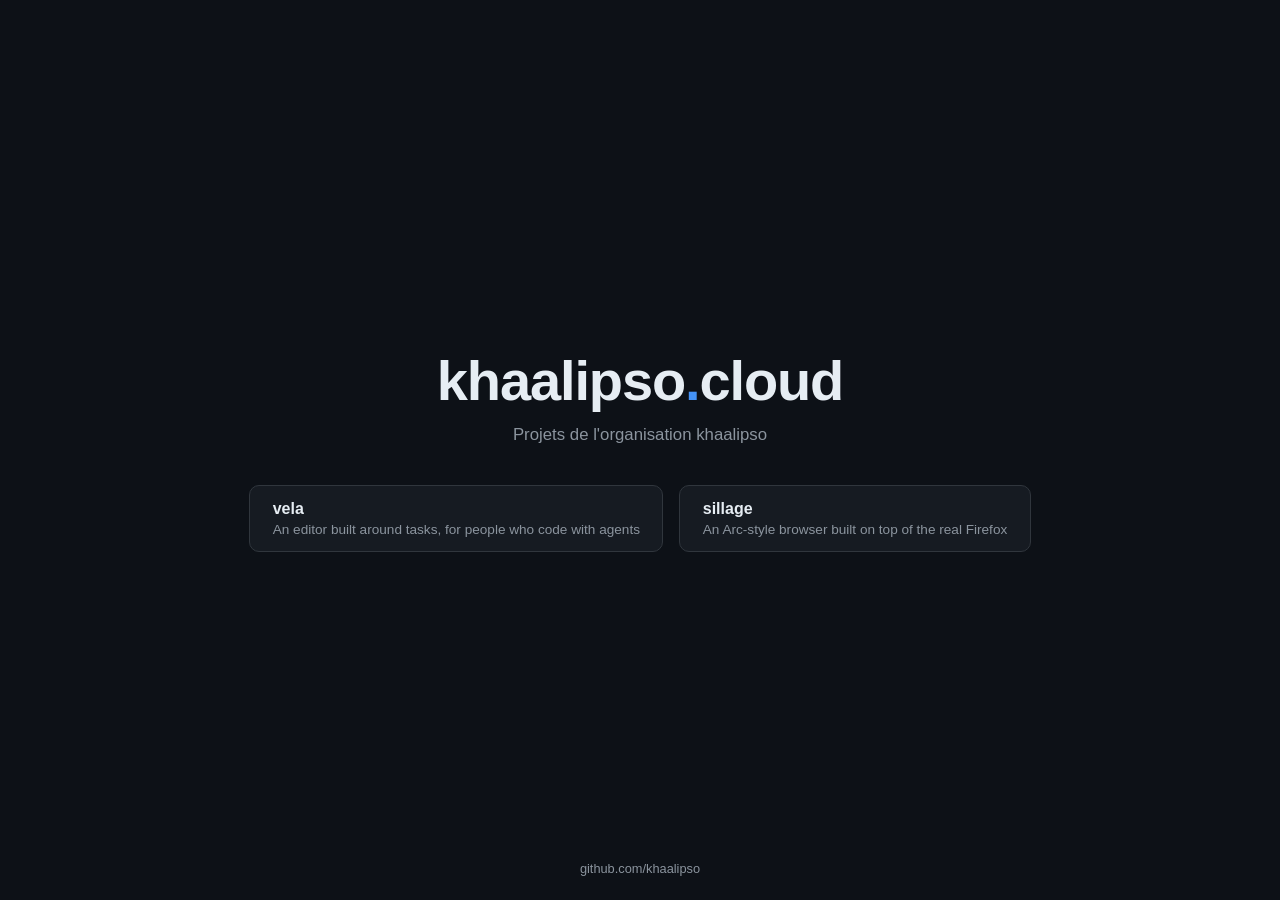
==== index.html @ 772ebf88 "Page d'accueil HTML à la place du markdown brut Co-authored-by: factory-droid[bot] <138933559+factor" ====
<!DOCTYPE html>
<html lang="fr">
<head>
  <meta charset="UTF-8">
  <meta name="viewport" content="width=device-width, initial-scale=1.0">
  <title>khaalipso.cloud</title>
  <meta name="description" content="khaalipso.cloud — projets de l'organisation khaalipso">
  <style>
    :root {
      --bg: #0d1117;
      --fg: #e6edf3;
      --muted: #8b949e;
      --accent: #4493f8;
      --card: #161b22;
      --border: #30363d;
    }
    * { margin: 0; padding: 0; box-sizing: border-box; }
    body {
      font-family: -apple-system, BlinkMacSystemFont, "Segoe UI", Helvetica, Arial, sans-serif;
      background: var(--bg);
      color: var(--fg);
      min-height: 100vh;
      display: flex;
      flex-direction: column;
      align-items: center;
      justify-content: center;
      padding: 2rem;
    }
    h1 {
      font-size: clamp(2rem, 6vw, 3.5rem);
      font-weight: 700;
      letter-spacing: -0.02em;
    }
    h1 .dot { color: var(--accent); }
    p.tagline {
      margin-top: 0.75rem;
      color: var(--muted);
      font-size: 1.05rem;
    }
    .repos {
      margin-top: 2.5rem;
      display: flex;
      gap: 1rem;
      flex-wrap: wrap;
      justify-content: center;
    }
    .repos a {
      display: block;
      padding: 0.9rem 1.4rem;
      background: var(--card);
      border: 1px solid var(--border);
      border-radius: 10px;
      color: var(--fg);
      text-decoration: none;
      transition: border-color 0.15s ease, transform 0.15s ease;
    }
    .repos a:hover {
      border-color: var(--accent);
      transform: translateY(-2px);
    }
    .repos a .name {
      font-weight: 600;
      font-size: 1rem;
    }
    .repos a .desc {
      margin-top: 0.25rem;
      color: var(--muted);
      font-size: 0.85rem;
    }
    footer {
      position: absolute;
      bottom: 1.5rem;
      color: var(--muted);
      font-size: 0.8rem;
    }
    footer a { color: var(--muted); text-decoration: none; }
    footer a:hover { color: var(--accent); }
  </style>
</head>
<body>
  <h1>khaalipso<span class="dot">.</span>cloud</h1>
  <p class="tagline">Projets de l'organisation khaalipso</p>
  <nav class="repos">
    <a href="https://github.com/khaalipso/vela">
      <div class="name">vela</div>
      <div class="desc">An editor built around tasks, for people who code with agents</div>
    </a>
    <a href="https://github.com/khaalipso/sillage">
      <div class="name">sillage</div>
      <div class="desc">An Arc-style browser built on top of the real Firefox</div>
    </a>
  </nav>
  <footer>
    <a href="https://github.com/khaalipso">github.com/khaalipso</a>
  </footer>
</body>
</html>
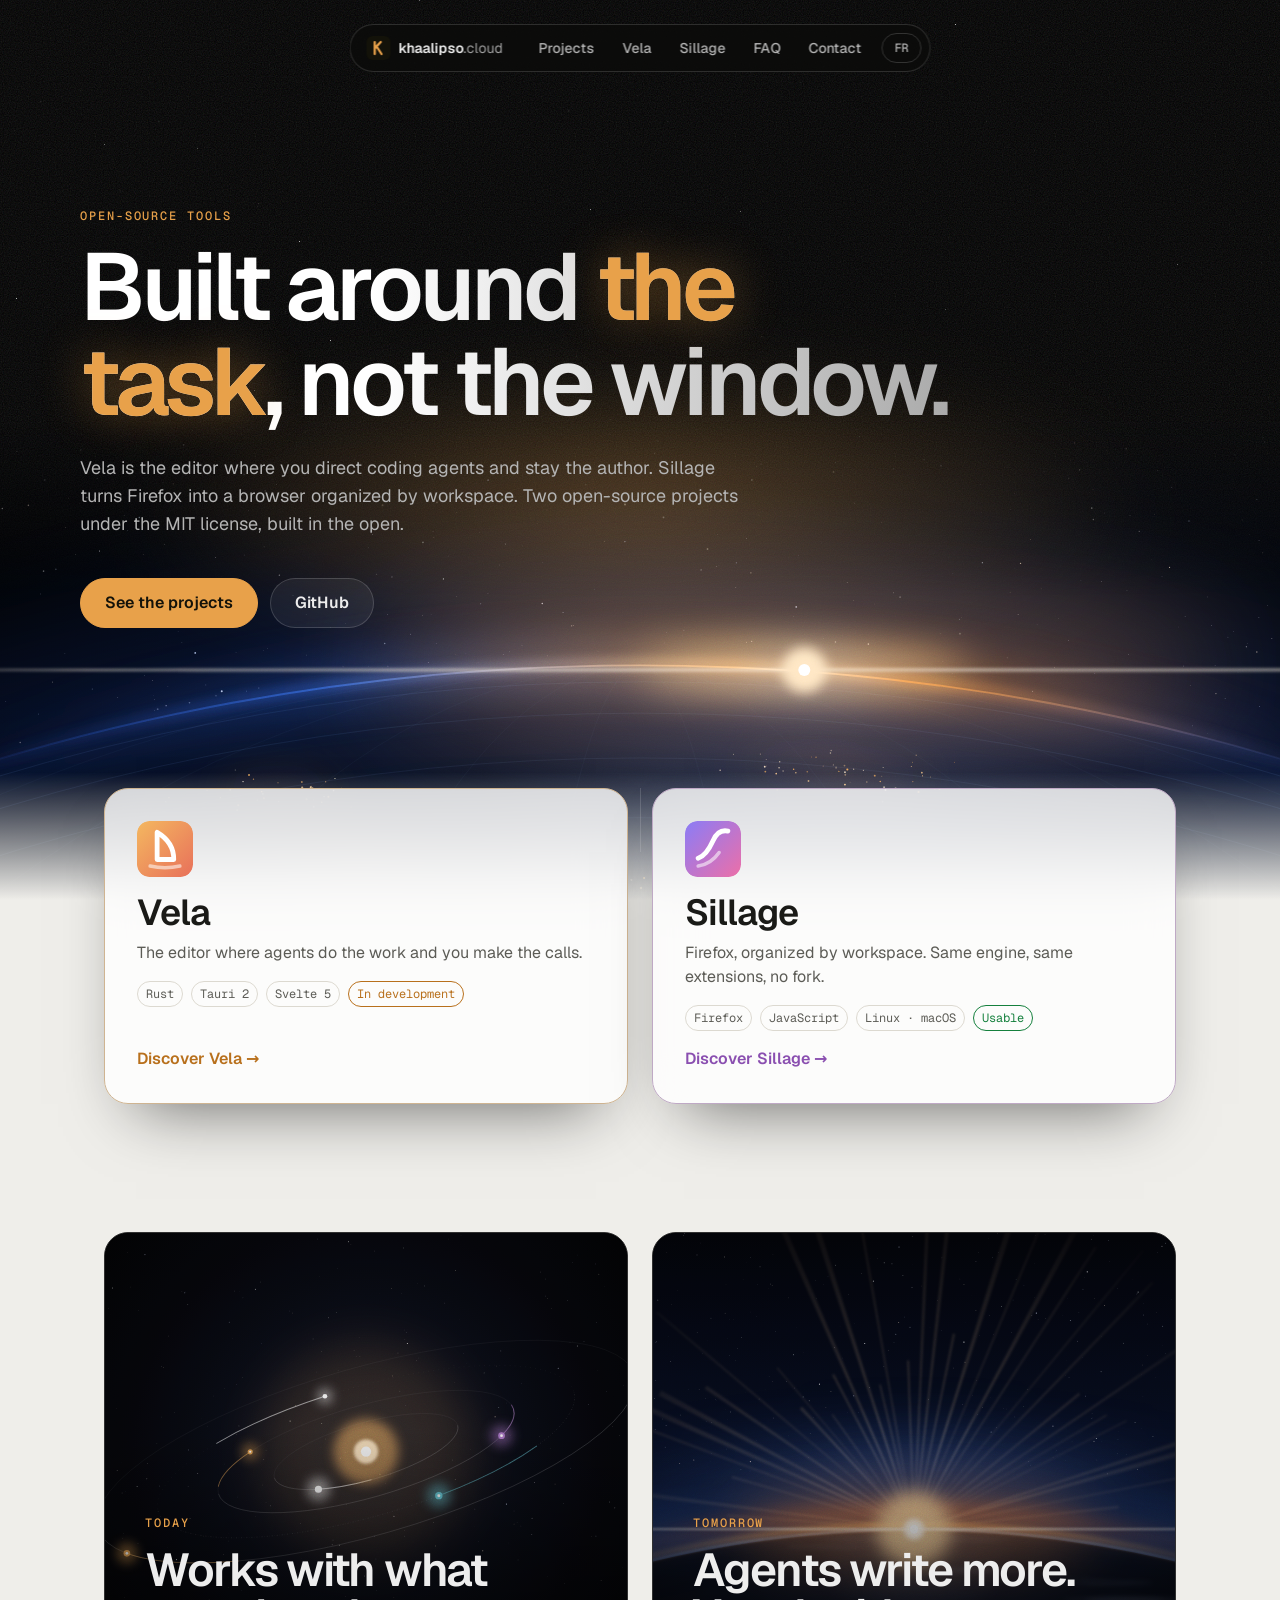
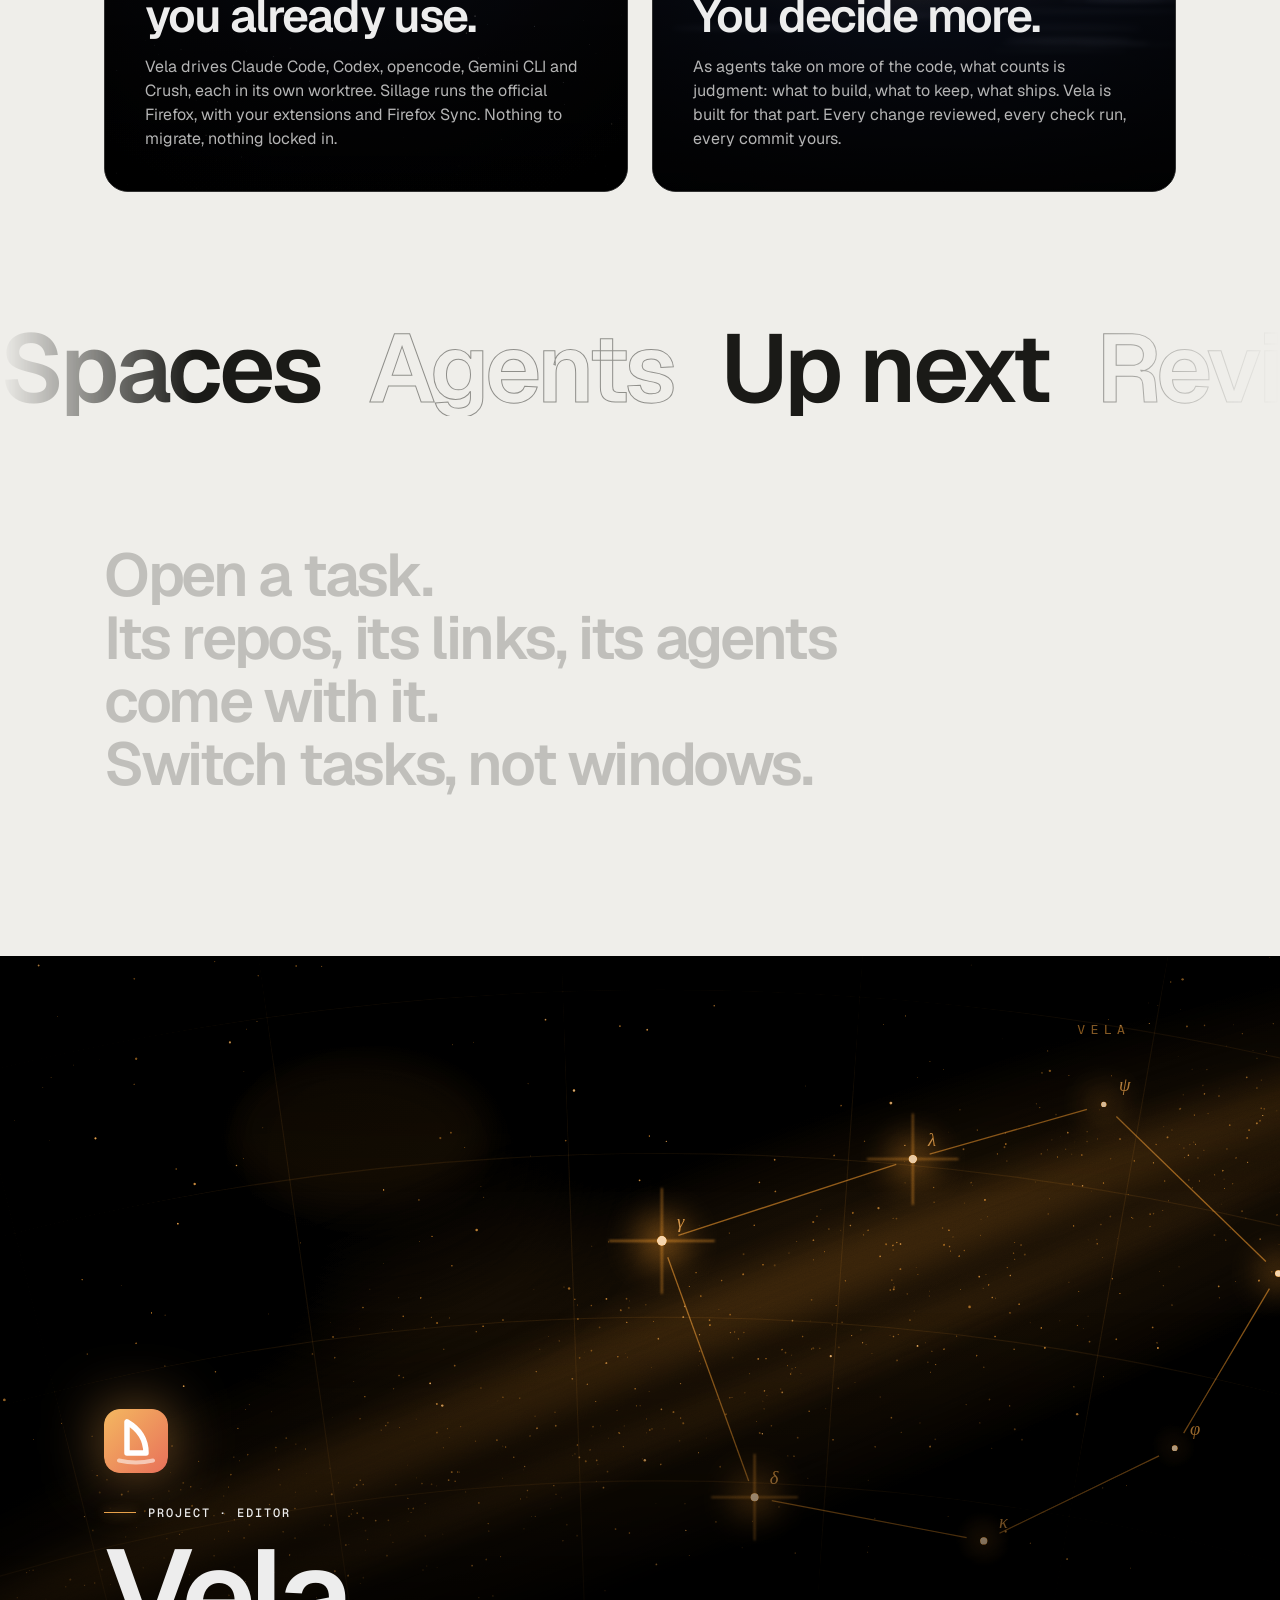
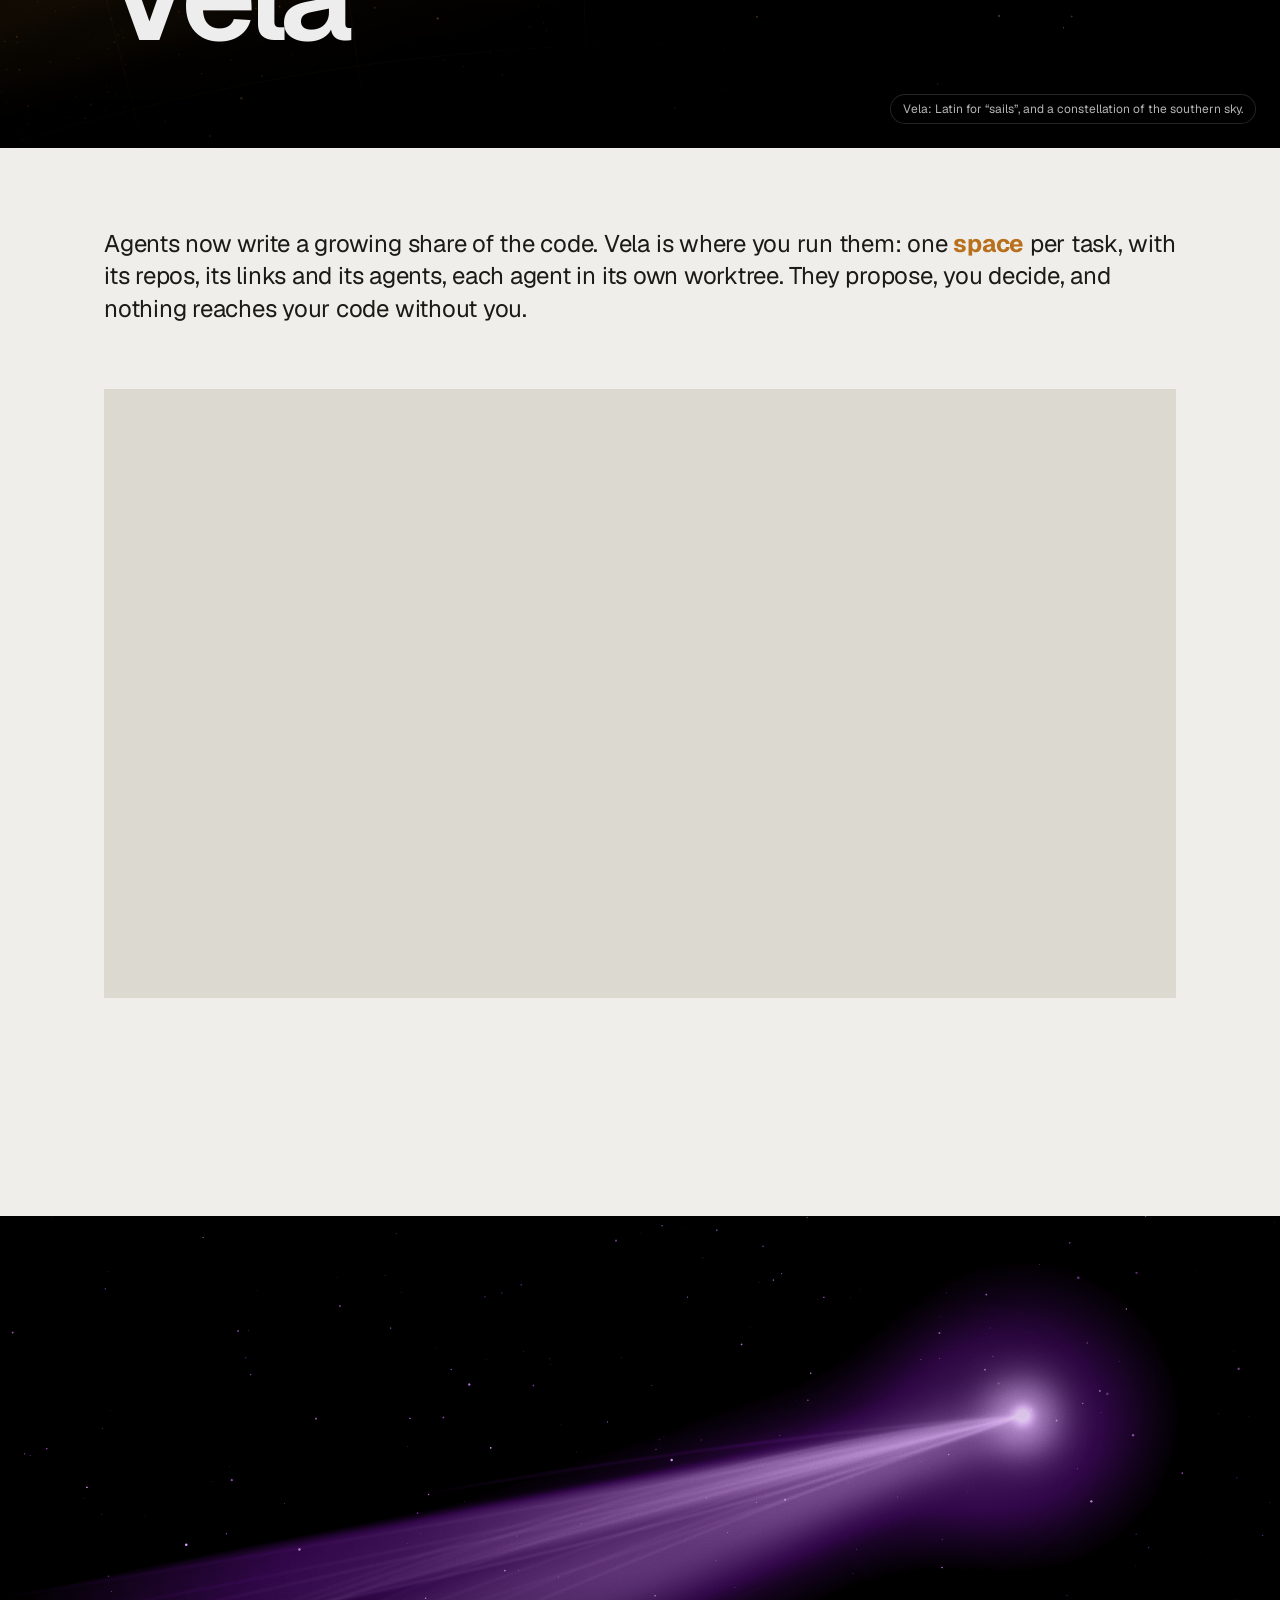
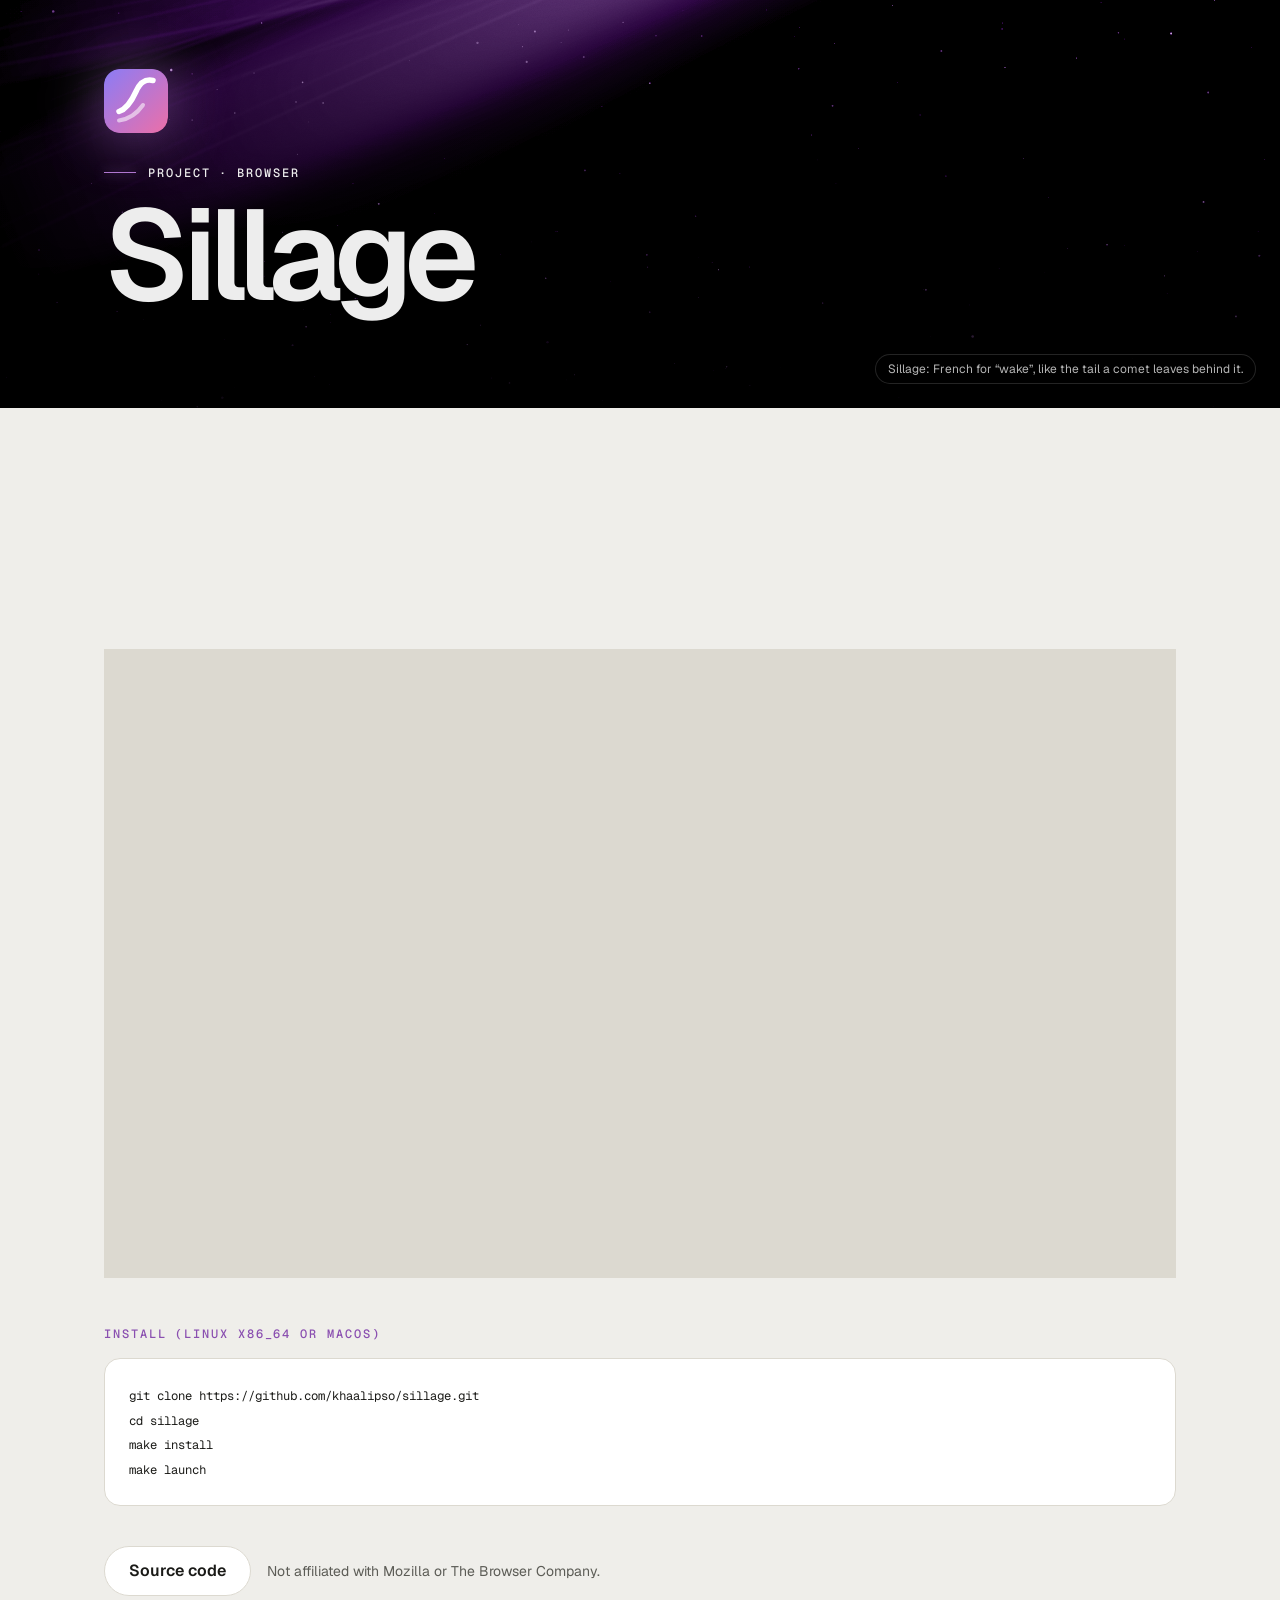
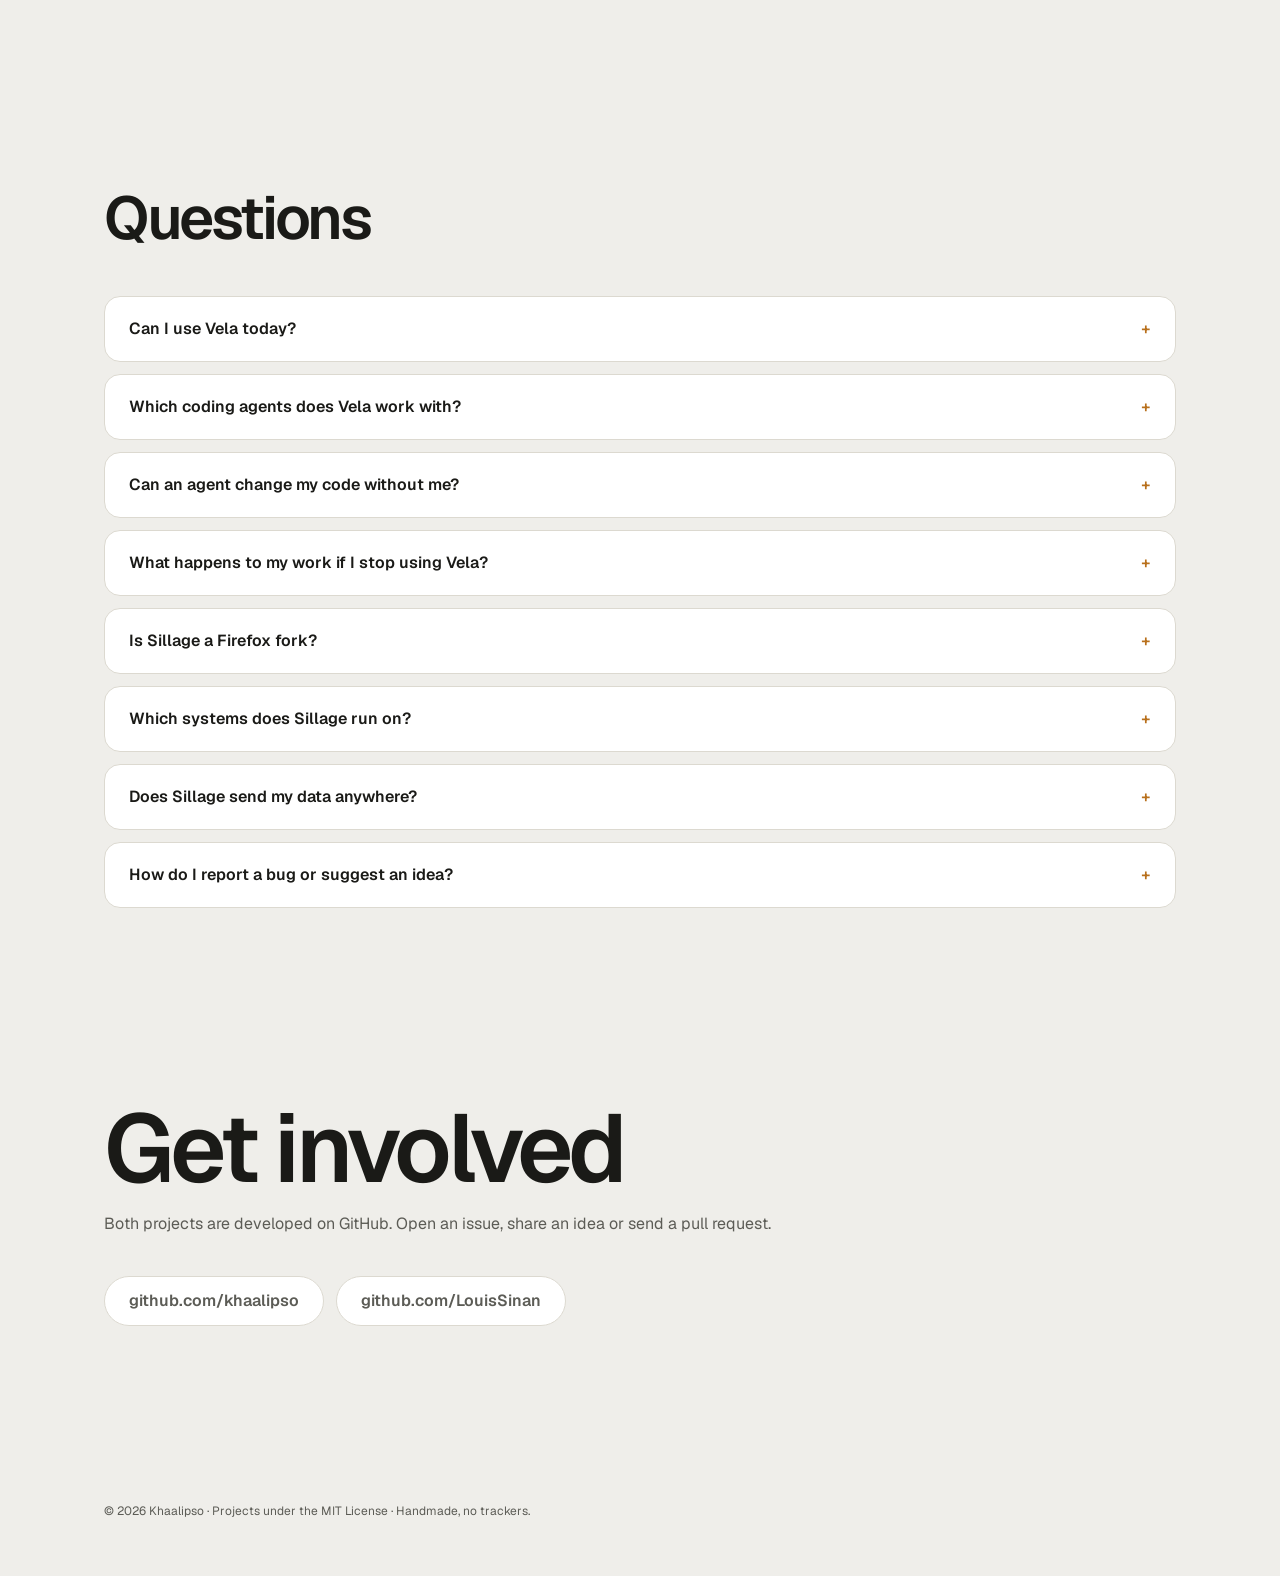
==== commit 31056031: "Site khaalipso.cloud : page EN/FR, 404, styles et assets Co-authored-by: factory-droid[bot] <1389335" ====
--- a/index.html
+++ b/index.html
@@ -1,97 +1,377 @@
-<!DOCTYPE html>
-<html lang="fr">
+<!doctype html>
+<html lang="en">
 <head>
-  <meta charset="UTF-8">
-  <meta name="viewport" content="width=device-width, initial-scale=1.0">
-  <title>khaalipso.cloud</title>
-  <meta name="description" content="khaalipso.cloud — projets de l'organisation khaalipso">
-  <style>
-    :root {
-      --bg: #0d1117;
-      --fg: #e6edf3;
-      --muted: #8b949e;
-      --accent: #4493f8;
-      --card: #161b22;
-      --border: #30363d;
-    }
-    * { margin: 0; padding: 0; box-sizing: border-box; }
-    body {
-      font-family: -apple-system, BlinkMacSystemFont, "Segoe UI", Helvetica, Arial, sans-serif;
-      background: var(--bg);
-      color: var(--fg);
-      min-height: 100vh;
-      display: flex;
-      flex-direction: column;
-      align-items: center;
-      justify-content: center;
-      padding: 2rem;
-    }
-    h1 {
-      font-size: clamp(2rem, 6vw, 3.5rem);
-      font-weight: 700;
-      letter-spacing: -0.02em;
-    }
-    h1 .dot { color: var(--accent); }
-    p.tagline {
-      margin-top: 0.75rem;
-      color: var(--muted);
-      font-size: 1.05rem;
-    }
-    .repos {
-      margin-top: 2.5rem;
-      display: flex;
-      gap: 1rem;
-      flex-wrap: wrap;
-      justify-content: center;
-    }
-    .repos a {
-      display: block;
-      padding: 0.9rem 1.4rem;
-      background: var(--card);
-      border: 1px solid var(--border);
-      border-radius: 10px;
-      color: var(--fg);
-      text-decoration: none;
-      transition: border-color 0.15s ease, transform 0.15s ease;
-    }
-    .repos a:hover {
-      border-color: var(--accent);
-      transform: translateY(-2px);
-    }
-    .repos a .name {
-      font-weight: 600;
-      font-size: 1rem;
-    }
-    .repos a .desc {
-      margin-top: 0.25rem;
-      color: var(--muted);
-      font-size: 0.85rem;
-    }
-    footer {
-      position: absolute;
-      bottom: 1.5rem;
-      color: var(--muted);
-      font-size: 0.8rem;
-    }
-    footer a { color: var(--muted); text-decoration: none; }
-    footer a:hover { color: var(--accent); }
-  </style>
+  <meta charset="utf-8">
+  <meta name="viewport" content="width=device-width, initial-scale=1">
+  <title>Khaalipso — Vela and Sillage</title>
+  <meta name="description" content="Vela, the editor where you direct coding agents and stay the author, and Sillage, Firefox organized by workspace. Open source, MIT licensed.">
+  <meta name="color-scheme" content="dark light">
+  <meta property="og:title" content="Khaalipso">
+  <meta property="og:description" content="Tools built around the task, not the window.">
+  <meta property="og:url" content="https://khaalipso.cloud/">
+  <meta property="og:type" content="website">
+  <meta property="og:locale" content="en_US">
+  <link rel="alternate" hreflang="en" href="https://khaalipso.cloud/">
+  <link rel="alternate" hreflang="fr" href="https://khaalipso.cloud/fr/">
+  <link rel="alternate" hreflang="x-default" href="https://khaalipso.cloud/">
+  <link rel="icon" href="assets/favicon.svg" type="image/svg+xml">
+  <link rel="preload" href="assets/fonts/geist.woff2" as="font" type="font/woff2" crossorigin>
+  <link rel="stylesheet" href="style.css">
+  <script src="assets/motion.js" defer></script>
+  <script type="application/ld+json">
+  {
+    "@context": "https://schema.org",
+    "@type": "FAQPage",
+    "mainEntity": [
+      {
+        "@type": "Question",
+        "name": "Can I use Vela today?",
+        "acceptedAnswer": {
+          "@type": "Answer",
+          "text": "Not yet. Vela is still under construction and has no release. The source code is on GitHub."
+        }
+      },
+      {
+        "@type": "Question",
+        "name": "Which coding agents does Vela work with?",
+        "acceptedAnswer": {
+          "@type": "Answer",
+          "text": "Claude Code, Codex, opencode, Gemini CLI and Crush. Vela drives these existing tools and handles what surrounds them: worktrees, review, checks and commits."
+        }
+      },
+      {
+        "@type": "Question",
+        "name": "Can an agent change my code without me?",
+        "acceptedAnswer": {
+          "@type": "Answer",
+          "text": "No. Agents work in their own worktree and propose hunks. You accept, reject or edit each one before it reaches yours."
+        }
+      },
+      {
+        "@type": "Question",
+        "name": "What happens to my work if I stop using Vela?",
+        "acceptedAnswer": {
+          "@type": "Answer",
+          "text": "Nothing is lost. Spaces are git branches and standard git worktrees, so any git tool can still read them."
+        }
+      },
+      {
+        "@type": "Question",
+        "name": "Is Sillage a Firefox fork?",
+        "acceptedAnswer": {
+          "@type": "Answer",
+          "text": "No. Sillage installs an unmodified Mozilla release and injects its interface at startup. The engine, security updates, extensions and Firefox Sync stay those of Firefox."
+        }
+      },
+      {
+        "@type": "Question",
+        "name": "Which systems does Sillage run on?",
+        "acceptedAnswer": {
+          "@type": "Answer",
+          "text": "Linux x86_64 and macOS."
+        }
+      },
+      {
+        "@type": "Question",
+        "name": "Does Sillage send my data anywhere?",
+        "acceptedAnswer": {
+          "@type": "Answer",
+          "text": "Your workspaces and boards are stored in your Firefox profile. Sillage makes no network requests of its own beyond search suggestions from your default search engine (when enabled in Firefox), Firefox Sync when you are signed in, and, on macOS, a daily check for new Firefox releases."
+        }
+      },
+      {
+        "@type": "Question",
+        "name": "How do I report a bug or suggest an idea?",
+        "acceptedAnswer": {
+          "@type": "Answer",
+          "text": "Open an issue on khaalipso/vela or khaalipso/sillage. Contributions are welcome."
+        }
+      }
+    ]
+  }
+  </script>
 </head>
 <body>
-  <h1>khaalipso<span class="dot">.</span>cloud</h1>
-  <p class="tagline">Projets de l'organisation khaalipso</p>
-  <nav class="repos">
-    <a href="https://github.com/khaalipso/vela">
-      <div class="name">vela</div>
-      <div class="desc">An editor built around tasks, for people who code with agents</div>
+  <a class="skip" href="#projects">Skip to projects</a>
+
+  <header class="top">
+    <a class="brand" href="#" aria-label="Khaalipso, home">
+      <img src="assets/favicon.svg" alt="" width="24" height="24">
+      <span>khaalipso<span class="dim">.cloud</span></span>
     </a>
-    <a href="https://github.com/khaalipso/sillage">
-      <div class="name">sillage</div>
-      <div class="desc">An Arc-style browser built on top of the real Firefox</div>
-    </a>
-  </nav>
-  <footer>
-    <a href="https://github.com/khaalipso">github.com/khaalipso</a>
+    <nav aria-label="Sections">
+      <a href="#projects">Projects</a>
+      <a href="#vela">Vela</a>
+      <a href="#sillage">Sillage</a>
+      <a href="#faq">FAQ</a>
+      <a href="#contact">Contact</a>
+      <a class="lang" href="fr/" hreflang="fr" lang="fr" title="Lire en français">FR</a>
+    </nav>
+  </header>
+
+  <main>
+    <section class="hero">
+      <div class="sky" aria-hidden="true">
+        <span class="stars"></span>
+        <span class="stars far"></span>
+        <picture data-speed=".25">
+          <img src="assets/img/horizon.svg" alt="" width="1920" height="1080" fetchpriority="high" decoding="async">
+        </picture>
+        <span class="glow"></span>
+      </div>
+      <div class="hero-copy">
+        <p class="eyebrow">Open-source tools</p>
+        <h1>Built around <em>the task</em>, not the window.</h1>
+        <p class="lead">Vela is the editor where you direct coding agents and stay the author. Sillage turns
+          Firefox into a browser organized by workspace. Two open-source projects under the MIT
+          license, built in the open.</p>
+        <div class="actions">
+          <a class="btn primary" href="#projects">See the projects</a>
+          <a class="btn" href="https://github.com/khaalipso">GitHub</a>
+        </div>
+      </div>
+      <span class="cue" aria-hidden="true"></span>
+    </section>
+
+    <section id="projects" class="projects" aria-label="Projects">
+      <article class="card vela-card">
+        <img src="assets/vela.svg" alt="" width="56" height="56">
+        <div>
+          <h2>Vela</h2>
+          <p>The editor where agents do the work and you make the calls.</p>
+          <p class="tags"><span>Rust</span><span>Tauri 2</span><span>Svelte 5</span><span class="status">In development</span></p>
+        </div>
+        <a class="more" href="#vela">Discover Vela <span aria-hidden="true">→</span></a>
+      </article>
+      <article class="card sillage-card">
+        <img src="assets/sillage.svg" alt="" width="56" height="56">
+        <div>
+          <h2>Sillage</h2>
+          <p>Firefox, organized by workspace. Same engine, same extensions, no fork.</p>
+          <p class="tags"><span>Firefox</span><span>JavaScript</span><span>Linux · macOS</span><span class="status ok">Usable</span></p>
+        </div>
+        <a class="more" href="#sillage">Discover Sillage <span aria-hidden="true">→</span></a>
+      </article>
+    </section>
+
+    <section class="duo" aria-label="Now and next">
+      <article class="moment">
+        <figure class="shot">
+          <picture>
+            <img src="assets/img/orbits.svg" alt="Small bodies orbiting a bright core, each on its own path" width="1200" height="1200" loading="lazy" decoding="async">
+          </picture>
+        </figure>
+        <div>
+          <p class="eyebrow">Today</p>
+          <h2>Works with what you already use.</h2>
+          <p>Vela drives Claude Code, Codex, opencode, Gemini CLI and Crush, each in its own worktree. Sillage runs the official Firefox, with your extensions and Firefox Sync. Nothing to migrate, nothing locked in.</p>
+        </div>
+      </article>
+      <article class="moment">
+        <figure class="shot">
+          <picture>
+            <img src="assets/img/dawn.svg" alt="The Sun breaking over a planet's horizon, its rays fanning out" width="1200" height="1200" loading="lazy" decoding="async">
+          </picture>
+        </figure>
+        <div>
+          <p class="eyebrow">Tomorrow</p>
+          <h2>Agents write more. You decide more.</h2>
+          <p>As agents take on more of the code, what counts is judgment: what to build, what to keep, what ships. Vela is built for that part. Every change reviewed, every check run, every commit yours.</p>
+        </div>
+      </article>
+    </section>
+
+    <div class="marquee" aria-hidden="true">
+      <div class="track"><span>Spaces</span><span class="outline">Agents</span><span>Up next</span><span class="outline">Review</span><span>Commits</span><span class="outline">Workspaces</span><span>Board</span><span class="outline">Glance</span><span>Sync</span></div>
+      <div class="track"><span>Spaces</span><span class="outline">Agents</span><span>Up next</span><span class="outline">Review</span><span>Commits</span><span class="outline">Workspaces</span><span>Board</span><span class="outline">Glance</span><span>Sync</span></div>
+    </div>
+
+    <section class="tagline" aria-label="Tagline">
+      <p><span style="--i:0">Open</span> <span style="--i:1">a</span> <span style="--i:2">task.</span><br>
+        <span style="--i:3">Its</span> <span style="--i:4">repos,</span> <span style="--i:5">its</span> <span style="--i:6">links,</span> <span style="--i:7">its</span> <span style="--i:8">agents</span> <span style="--i:9">come</span> <span style="--i:10">with</span> <span style="--i:11">it.</span><br>
+        <span style="--i:12">Switch</span> <span style="--i:13">tasks,</span> <span style="--i:14">not</span> <span style="--i:15">windows.</span></p>
+    </section>
+
+    <section id="vela" class="project vela">
+      <div class="stage">
+        <picture data-speed=".1" aria-hidden="true">
+          <img src="assets/img/vela-sky.svg" alt="" width="1600" height="900" loading="lazy" decoding="async">
+        </picture>
+        <div class="stage-copy">
+          <img src="assets/vela.svg" alt="" width="64" height="64">
+          <p class="eyebrow">Project · editor</p>
+          <h2>Vela</h2>
+        </div>
+        <p class="credit">Vela: Latin for “sails”, and a constellation of the southern sky.</p>
+      </div>
+
+      <p class="lead">Agents now write a growing share of the code. Vela is where you run them: one
+            <strong>space</strong> per task, with its repos, its links and its agents, each agent in
+            its own worktree. They propose, you decide, and nothing reaches your code without you.</p>
+
+      <ul class="features">
+        <li>
+          <h3>Agents propose, you decide</h3>
+          <p>Each agent works in its own worktree and proposes hunks. Accept, reject or edit each one:
+            you stay the author of every line that ships.</p>
+        </li>
+        <li>
+          <h3>Every agent, one cockpit</h3>
+          <p>Claude Code, Codex, opencode, Gemini CLI, Crush: bring the ones you use. Vela handles
+            everything around them: worktrees, review, checks, commits.</p>
+        </li>
+        <li>
+          <h3>“Up next”</h3>
+          <p>Vela always shows the single most useful action: answer an agent, review a proposal,
+            commit. <kbd>Enter</kbd> does it.</p>
+        </li>
+        <li>
+          <h3>Made for developers</h3>
+          <p>Keyboard first: every action has a key, <kbd>Ctrl</kbd> <kbd>K</kbd> reaches everything,
+            <kbd>Ctrl</kbd> <kbd>P</kbd> opens any file. Git runs as in your terminal, with your hooks and your config.</p>
+        </li>
+        <li>
+          <h3>Review that checks for you</h3>
+          <p>Staged files, diff and checks (hooks, lint, types, tests) in one view. Checks rerun on
+            their own when what you stage changes, and never twice on the same tree.</p>
+        </li>
+        <li>
+          <h3>Commits worth reading</h3>
+          <p>Vela proposes the commits: conventional type and scope from the diff, a split when one
+            diff is really three, the ticket in the footer.</p>
+        </li>
+      </ul>
+
+      <p class="links">
+        <a class="btn" href="https://github.com/khaalipso/vela">Source code</a>
+        <span class="note">In active development, no release yet. Follow along on GitHub.</span>
+      </p>
+    </section>
+
+    <section id="sillage" class="project sillage">
+      <div class="stage">
+        <picture data-speed=".1" aria-hidden="true">
+          <img src="assets/img/comet.svg" alt="" width="1600" height="1000" loading="lazy" decoding="async">
+        </picture>
+        <div class="stage-copy">
+          <img src="assets/sillage.svg" alt="" width="64" height="64">
+          <p class="eyebrow">Project · browser</p>
+          <h2>Sillage</h2>
+        </div>
+        <p class="credit">Sillage: French for “wake”, like the tail a comet leaves behind it.</p>
+      </div>
+
+      <p class="lead">Inspired by Arc, Sillage gives Firefox a vertical sidebar, workspaces, profiles and a
+            command palette. It is not a fork: it installs the official Mozilla release and adds its
+            interface at startup, so the engine, security updates, extensions and Firefox Sync stay
+            those of Firefox.</p>
+
+      <ul class="features">
+        <li>
+          <h3>Workspaces and profiles</h3>
+          <p>Each workspace has its own color, pinned tabs and profile (a Firefox container): two
+            Google accounts side by side, in a single window.</p>
+        </li>
+        <li>
+          <h3>Command palette</h3>
+          <p>URLs, search, open tabs, history and commands in one field, with the best match filled in
+            as you type. <kbd>Ctrl</kbd> <kbd>T</kbd>.</p>
+        </li>
+        <li>
+          <h3>Board</h3>
+          <p>Each workspace has an infinite canvas for notes, text, shapes and links. Notes expire and
+            remind you, and an empty workspace opens on its board, never on a blank page.</p>
+        </li>
+        <li>
+          <h3>Glance</h3>
+          <p>A link opens in a card over the page. Keep it as a tab, or close it and carry on.</p>
+        </li>
+        <li>
+          <h3>Synced and encrypted</h3>
+          <p>Workspaces, pinned items, boards and profiles follow you through Firefox Sync,
+            end-to-end encrypted.</p>
+        </li>
+        <li>
+          <h3>Light and quiet</h3>
+          <p>Tabs load when you open them, cookie banners are refused for you, and Sillage sends
+            nothing of its own apart from a daily check for new Firefox releases on macOS.</p>
+        </li>
+      </ul>
+
+      <div class="install">
+        <p class="eyebrow">Install (Linux x86_64 or macOS)</p>
+<pre><code>git clone https://github.com/khaalipso/sillage.git
+cd sillage
+make install
+make launch</code></pre>
+      </div>
+
+      <p class="links">
+        <a class="btn" href="https://github.com/khaalipso/sillage">Source code</a>
+        <span class="note">Not affiliated with Mozilla or The Browser Company.</span>
+      </p>
+    </section>
+
+    <section id="faq" class="faq">
+      <h2>Questions</h2>
+      <div>
+        <details>
+          <summary>Can I use Vela today?</summary>
+          <p>Not yet. Vela is still under construction and has no release. The source code is on
+            <a href="https://github.com/khaalipso/vela">GitHub</a>.</p>
+        </details>
+        <details>
+          <summary>Which coding agents does Vela work with?</summary>
+          <p>Claude Code, Codex, opencode, Gemini CLI and Crush. Vela drives these existing tools and
+            handles what surrounds them: worktrees, review, checks and commits.</p>
+        </details>
+        <details>
+          <summary>Can an agent change my code without me?</summary>
+          <p>No. Agents work in their own worktree and propose hunks. You accept, reject or edit each
+            one before it reaches yours.</p>
+        </details>
+        <details>
+          <summary>What happens to my work if I stop using Vela?</summary>
+          <p>Nothing is lost. Spaces are git branches and standard <code>git worktree</code>s, so any
+            git tool can still read them.</p>
+        </details>
+        <details>
+          <summary>Is Sillage a Firefox fork?</summary>
+          <p>No. Sillage installs an unmodified Mozilla release and injects its interface at startup.
+            The engine, security updates, extensions and Firefox Sync stay those of Firefox.</p>
+        </details>
+        <details>
+          <summary>Which systems does Sillage run on?</summary>
+          <p>Linux x86_64 and macOS.</p>
+        </details>
+        <details>
+          <summary>Does Sillage send my data anywhere?</summary>
+          <p>Your workspaces and boards are stored in your Firefox profile. Sillage makes no network
+            requests of its own beyond search suggestions from your default search engine (when
+            enabled in Firefox), Firefox Sync when you are signed in, and, on macOS, a daily check
+            for new Firefox releases.</p>
+        </details>
+        <details>
+          <summary>How do I report a bug or suggest an idea?</summary>
+          <p>Open an issue on <a href="https://github.com/khaalipso/vela">khaalipso/vela</a> or
+            <a href="https://github.com/khaalipso/sillage">khaalipso/sillage</a>. Contributions are
+            welcome.</p>
+        </details>
+      </div>
+    </section>
+
+    <section id="contact" class="contact">
+      <h2>Get involved</h2>
+      <p>Both projects are developed on GitHub. Open an issue, share an idea or send a pull request.</p>
+      <p class="actions">
+        <a class="btn" href="https://github.com/khaalipso">github.com/khaalipso</a>
+        <a class="btn" href="https://github.com/LouisSinan">github.com/LouisSinan</a>
+      </p>
+    </section>
+  </main>
+
+  <footer class="bottom">
+    <p>© 2026 Khaalipso · Projects under the MIT License · Handmade, no trackers.</p>
   </footer>
 </body>
 </html>
--- a/style.css
+++ b/style.css
@@ -0,0 +1,947 @@
+@font-face {
+  font-family: "Geist";
+  src: url("assets/fonts/geist.woff2") format("woff2");
+  font-weight: 100 900;
+  font-display: swap;
+}
+@font-face {
+  font-family: "Geist Mono";
+  src: url("assets/fonts/geist-mono.woff2") format("woff2");
+  font-weight: 100 900;
+  font-display: swap;
+}
+
+:root {
+  --bg: #131209;
+  --panel: #181818;
+  --raised: #1f1f1f;
+  --line: #313131;
+  --fg: #ededed;
+  --muted: #a1a1a1;
+  --accent: #e8a14a;
+  --vela: #e8a14a;
+  --sillage: #b077d0;
+  --ok: #4ade80;
+  --title-from: #ffffff;
+  --title-to: #9b9b9b;
+  --ui: "Geist", system-ui, -apple-system, "Segoe UI", sans-serif;
+  --code: "Geist Mono", ui-monospace, "SF Mono", Menlo, monospace;
+  --radius: 16px;
+  --width: 1120px;
+  --ease: cubic-bezier(.32, .72, 0, 1);
+  --slow: .7s;
+  --grain: url("data:image/svg+xml,%3Csvg xmlns='http://www.w3.org/2000/svg' width='160' height='160'%3E%3Cfilter id='n'%3E%3CfeTurbulence type='fractalNoise' baseFrequency='.85' numOctaves='3' stitchTiles='stitch'/%3E%3C/filter%3E%3Crect width='100%25' height='100%25' filter='url(%23n)'/%3E%3C/svg%3E");
+}
+
+@media (prefers-color-scheme: light) {
+  :root {
+    --bg: #efeeea;
+    --panel: #ffffff;
+    --raised: #f6f5f2;
+    --line: #dcd9d0;
+    --fg: #1a1a17;
+    --muted: #5c5c56;
+    --accent: #b8701c;
+    --vela: #b8701c;
+    --sillage: #8a4fb0;
+    --ok: #15803d;
+    --title-from: #000000;
+    --title-to: #666666;
+  }
+}
+
+/* Photo stages (hero, project openers, photo cards) are always night scenes. */
+.hero, .stage, .moment {
+  --bg: #000000;
+  --panel: rgb(255 255 255 / .06);
+  --raised: rgb(255 255 255 / .1);
+  --line: rgb(255 255 255 / .16);
+  --fg: #ededed;
+  --muted: #b4b4b4;
+  --accent: #e8a14a;
+  --title-from: #ffffff;
+  --title-to: #9b9b9b;
+  color: var(--fg);
+}
+
+* { box-sizing: border-box; }
+
+html { scroll-behavior: smooth; }
+
+@media (prefers-reduced-motion: reduce) {
+  html { scroll-behavior: auto; }
+  *, *::before, *::after {
+    animation-duration: 0s !important;
+    animation-iteration-count: 1 !important;
+    transition-duration: 0s !important;
+  }
+}
+
+body {
+  margin: 0;
+  overflow-x: hidden;
+  background: var(--bg);
+  color: var(--fg);
+  font: 16px/1.5 var(--ui);
+  -webkit-font-smoothing: antialiased;
+}
+
+a { color: inherit; }
+img { display: block; }
+p { text-wrap: pretty; }
+h1, h2, h3 { text-wrap: balance; }
+
+code, kbd, pre { font-family: var(--code); font-size: .875em; }
+
+kbd {
+  display: inline-block;
+  padding: 0 .375em;
+  border: 1px solid var(--line);
+  border-radius: 4px;
+  background: var(--raised);
+  font-size: .75em;
+}
+
+.skip {
+  position: absolute;
+  left: -999px;
+}
+.skip:focus {
+  left: 1rem;
+  top: 1rem;
+  z-index: 20;
+  padding: .5rem 1rem;
+  background: var(--panel);
+  border-radius: 8px;
+}
+
+:focus-visible {
+  outline: 2px solid var(--accent);
+  outline-offset: 3px;
+}
+
+/* ---------- Floating nav ---------- */
+
+.top {
+  position: fixed;
+  top: 1.5rem;
+  left: 50%;
+  z-index: 10;
+  display: flex;
+  align-items: center;
+  gap: 1.5rem;
+  width: max-content;
+  max-width: calc(100% - 2rem);
+  padding: .5rem .5rem .5rem 1rem;
+  border: 1px solid rgb(255 255 255 / .14);
+  border-radius: 999px;
+  background: rgb(12 12 10 / .72);
+  backdrop-filter: blur(20px) saturate(1.4);
+  -webkit-backdrop-filter: blur(20px) saturate(1.4);
+  color: #ededed;
+  translate: -50% 0;
+  animation: drop 1.2s var(--ease) .2s both;
+}
+@keyframes drop {
+  from { opacity: 0; translate: -50% -2rem; }
+}
+
+.brand {
+  display: flex;
+  align-items: center;
+  gap: .5rem;
+  font-size: .875rem;
+  font-weight: 600;
+  text-decoration: none;
+}
+.brand img { width: 24px; height: 24px; }
+.dim { color: #a1a1a1; font-weight: 400; }
+
+.top nav { display: flex; align-items: center; gap: .25rem; }
+.top nav a {
+  padding: .25rem .75rem;
+  border-radius: 999px;
+  color: #b4b4b4;
+  font-size: .875rem;
+  font-weight: 500;
+  line-height: 1.25rem;
+  text-decoration: none;
+  transition: color var(--slow) var(--ease), background-color var(--slow) var(--ease);
+}
+.top nav a:hover { color: #ffffff; background: rgb(255 255 255 / .1); }
+.top nav .lang {
+  margin-left: .25rem;
+  border: 1px solid rgb(255 255 255 / .16);
+  font-family: var(--code);
+  font-size: .75rem;
+}
+.top nav .lang:hover { border-color: #e8a14a; }
+
+/* Sections sit in a centered column; stages and the marquee run edge to edge. */
+main > :not(.hero, .project, .marquee),
+.project > :not(.stage),
+.bottom {
+  max-width: var(--width);
+  margin-inline: auto;
+  padding-inline: 1.5rem;
+}
+
+/* ---------- Shared type ---------- */
+
+.eyebrow {
+  margin: 0 0 1rem;
+  color: var(--accent);
+  font: 500 .75rem/1rem var(--code);
+  letter-spacing: .16em;
+  text-transform: uppercase;
+}
+
+h1 {
+  max-width: 15ch;
+  margin: 0 0 1.5rem;
+  font-size: clamp(3rem, 7.4vw, 6rem);
+  font-weight: 600;
+  line-height: 1;
+  letter-spacing: -.045em;
+  background: linear-gradient(90deg, var(--title-from) 30%, var(--title-to));
+  -webkit-background-clip: text;
+  background-clip: text;
+  color: transparent;
+}
+h1 em {
+  font-style: normal;
+  color: var(--accent);
+  -webkit-text-fill-color: var(--accent);
+  text-shadow: 0 0 48px rgb(232 161 74 / .45);
+}
+
+h2 {
+  margin: 0 0 .5rem;
+  font-size: 2.25rem;
+  font-weight: 600;
+  line-height: 2.5rem;
+  letter-spacing: -.03em;
+}
+
+h3 { margin: 0 0 .25rem; font-size: 1.125rem; font-weight: 600; line-height: 1.75rem; letter-spacing: -.01em; }
+
+.lead {
+  max-width: 680px;
+  margin: 0;
+  color: var(--muted);
+  font-size: 1.125rem;
+  line-height: 1.75rem;
+}
+
+.actions {
+  display: flex;
+  flex-wrap: wrap;
+  gap: .75rem;
+  margin-top: 2.5rem;
+}
+
+.btn {
+  display: inline-block;
+  padding: .75rem 1.5rem;
+  border: 1px solid var(--line);
+  border-radius: 999px;
+  background: var(--panel);
+  font-weight: 600;
+  text-decoration: none;
+  backdrop-filter: blur(12px);
+  -webkit-backdrop-filter: blur(12px);
+  transition: border-color var(--slow) var(--ease), background-color var(--slow) var(--ease),
+    box-shadow var(--slow) var(--ease), transform var(--slow) var(--ease);
+}
+.btn:hover { border-color: var(--accent); transform: translateY(-2px); }
+.btn:active { transform: scale(.98); }
+.btn.primary {
+  border-color: var(--accent);
+  background: var(--accent);
+  color: #131209;
+  box-shadow: 0 0 0 0 rgb(232 161 74 / 0);
+}
+.btn.primary:hover {
+  background: color-mix(in srgb, var(--accent) 85%, #ffffff);
+  box-shadow: 0 8px 40px -8px rgb(232 161 74 / .7);
+}
+
+.credit {
+  position: absolute;
+  right: 1.5rem;
+  bottom: 1.5rem;
+  z-index: 3;
+  max-width: calc(100% - 3rem);
+  margin: 0;
+  padding: .25rem .75rem;
+  border: 1px solid rgb(255 255 255 / .14);
+  border-radius: 999px;
+  background: rgb(0 0 0 / .4);
+  backdrop-filter: blur(12px);
+  -webkit-backdrop-filter: blur(12px);
+  color: #b4b4b4;
+  font: .75rem/1.25rem var(--ui);
+}
+
+/* ---------- Hero: sunrise over the Earth ---------- */
+
+.hero {
+  position: relative;
+  display: grid;
+  align-items: center;
+  min-height: 100vh;
+  min-height: 100svh;
+  padding: 8rem 1.5rem 12rem;
+  overflow: hidden;
+  background: #000000;
+  isolation: isolate;
+}
+.hero::after {
+  content: "";
+  position: absolute;
+  inset: auto 0 0;
+  z-index: 2;
+  height: 8rem;
+  background: linear-gradient(transparent, var(--page, #131209));
+  pointer-events: none;
+}
+@media (prefers-color-scheme: light) {
+  .hero::after { --page: #efeeea; }
+}
+
+.sky {
+  position: absolute;
+  inset: 0;
+  z-index: -1;
+}
+.sky::after {
+  content: "";
+  position: absolute;
+  inset: 0;
+  background-image: var(--grain);
+  mix-blend-mode: overlay;
+  opacity: .14;
+}
+.sky picture {
+  position: absolute;
+  inset: 46% -6% -14%;
+  display: block;
+  -webkit-mask-image: linear-gradient(transparent, #000000 30%);
+  mask-image: linear-gradient(transparent, #000000 30%);
+}
+.sky img {
+  width: 100%;
+  height: 100%;
+  object-fit: cover;
+  object-position: 50% 32%;
+  animation: earthrise 3.2s var(--ease) both, breathe 24s ease-in-out 3.2s infinite alternate;
+}
+@keyframes earthrise {
+  from { opacity: 0; transform: translateY(14%) scale(1.12); filter: brightness(.3); }
+}
+@keyframes breathe {
+  to { transform: scale(1.06); }
+}
+
+.glow {
+  position: absolute;
+  left: 10%;
+  right: 10%;
+  bottom: 26%;
+  height: 34%;
+  background: radial-gradient(closest-side, rgb(232 161 74 / .35), transparent);
+  filter: blur(40px);
+  mix-blend-mode: screen;
+  animation: pulse 7s ease-in-out infinite alternate, fade-in 3s var(--ease) 1s both;
+}
+@keyframes pulse {
+  to { opacity: .55; transform: scaleX(1.1); }
+}
+@keyframes fade-in {
+  from { opacity: 0; }
+}
+
+.stars {
+  position: absolute;
+  top: 0;
+  left: 0;
+  width: 1px;
+  height: 1px;
+  border-radius: 50%;
+  box-shadow:
+    1326px 308px rgb(255 255 255/0.9), 197px 148px rgb(255 255 255/0.35), 1497px 1193px rgb(255 255 255/0.35), 2078px 439px rgb(255 255 255/0.35),
+    352px 888px rgb(255 255 255/0.9), 286px 492px rgb(255 255 255/0.35), 1738px 121px rgb(255 255 255/0.35), 914px 1291px rgb(255 255 255/0.35),
+    1624px 101px rgb(255 255 255/0.5), 190px 1140px rgb(255 255 255/0.5), 1186px 858px rgb(255 255 255/0.5), 482px 1169px rgb(255 255 255/0.7),
+    740px 211px rgb(255 255 255/0.5), 1525px 199px rgb(255 255 255/0.35), 244px 1267px rgb(255 255 255/0.5), 2033px 1088px rgb(255 255 255/0.9),
+    1286px 953px rgb(255 255 255/0.9), 1481px 613px rgb(255 255 255/0.5), 736px 499px rgb(255 255 255/0.35), 1229px 1075px rgb(255 255 255/0.9),
+    1406px 919px rgb(255 255 255/0.7), 299px 241px rgb(255 255 255/0.9), 675px 700px rgb(255 255 255/0.5), 2002px 863px rgb(255 255 255/0.35),
+    317px 1142px rgb(255 255 255/0.7), 1393px 717px rgb(255 255 255/0.9), 1868px 140px rgb(255 255 255/0.35), 1105px 970px rgb(255 255 255/0.35),
+    248px 634px rgb(255 255 255/0.9), 1165px 790px rgb(255 255 255/0.7), 92px 945px rgb(255 255 255/0.7), 688px 1251px rgb(255 255 255/0.35),
+    2022px 120px rgb(255 255 255/0.5), 1177px 264px rgb(255 255 255/0.5), 1629px 800px rgb(255 255 255/0.9), 330px 340px rgb(255 255 255/0.9),
+    1645px 1125px rgb(255 255 255/0.7), 560px 881px rgb(255 255 255/0.7), 1701px 734px rgb(255 255 255/0.9), 945px 309px rgb(255 255 255/0.35),
+    721px 309px rgb(255 255 255/0.5), 955px 24px rgb(255 255 255/0.9), 746px 538px rgb(255 255 255/0.7), 16px 298px rgb(255 255 255/0.9),
+    2189px 756px rgb(255 255 255/0.7), 514px 1055px rgb(255 255 255/0.35), 1870px 1145px rgb(255 255 255/0.9), 1630px 817px rgb(255 255 255/0.9),
+    424px 986px rgb(255 255 255/0.9), 254px 390px rgb(255 255 255/0.35), 855px 902px rgb(255 255 255/0.5), 450px 696px rgb(255 255 255/0.35),
+    419px 0px rgb(255 255 255/0.5), 2197px 207px rgb(255 255 255/0.7), 104px 144px rgb(255 255 255/0.5), 1541px 304px rgb(255 255 255/0.7),
+    1422px 1233px rgb(255 255 255/0.7), 1942px 251px rgb(255 255 255/0.35), 1999px 954px rgb(255 255 255/0.9), 1981px 638px rgb(255 255 255/0.35),
+    590px 209px rgb(255 255 255/0.7), 1084px 980px rgb(255 255 255/0.5), 2114px 47px rgb(255 255 255/0.5), 2163px 740px rgb(255 255 255/0.5),
+    110px 1081px rgb(255 255 255/0.7), 372px 534px rgb(255 255 255/0.7), 684px 728px rgb(255 255 255/0.5), 2181px 1109px rgb(255 255 255/0.7),
+    913px 1255px rgb(255 255 255/0.5), 980px 820px rgb(255 255 255/0.5);
+  animation: twinkle 4s ease-in-out infinite alternate, fade-in 2s ease .4s both;
+}
+.stars.far {
+  scale: .7;
+  box-shadow:
+    818px 1060px rgb(255 255 255/0.3), 1456px 59px rgb(255 255 255/0.2), 1144px 967px rgb(255 255 255/0.3), 793px 1239px rgb(255 255 255/0.3),
+    1831px 715px rgb(255 255 255/0.3), 329px 451px rgb(255 255 255/0.2), 929px 962px rgb(255 255 255/0.2), 1383px 418px rgb(255 255 255/0.3),
+    7px 981px rgb(255 255 255/0.45), 1409px 173px rgb(255 255 255/0.45), 491px 795px rgb(255 255 255/0.45), 816px 979px rgb(255 255 255/0.2),
+    1777px 680px rgb(255 255 255/0.2), 1621px 948px rgb(255 255 255/0.3), 347px 325px rgb(255 255 255/0.2), 520px 56px rgb(255 255 255/0.2),
+    1906px 299px rgb(255 255 255/0.45), 1942px 717px rgb(255 255 255/0.2), 536px 43px rgb(255 255 255/0.2), 420px 1078px rgb(255 255 255/0.45),
+    570px 888px rgb(255 255 255/0.2), 864px 57px rgb(255 255 255/0.3), 871px 599px rgb(255 255 255/0.45), 985px 1201px rgb(255 255 255/0.3),
+    1062px 1114px rgb(255 255 255/0.3), 536px 124px rgb(255 255 255/0.45), 1449px 938px rgb(255 255 255/0.45), 2116px 861px rgb(255 255 255/0.45),
+    535px 1089px rgb(255 255 255/0.2), 2144px 1045px rgb(255 255 255/0.2), 1802px 375px rgb(255 255 255/0.45), 16px 306px rgb(255 255 255/0.2),
+    579px 969px rgb(255 255 255/0.45), 492px 1139px rgb(255 255 255/0.2), 1335px 1061px rgb(255 255 255/0.45), 1976px 217px rgb(255 255 255/0.45),
+    232px 508px rgb(255 255 255/0.2), 1134px 86px rgb(255 255 255/0.2), 2079px 926px rgb(255 255 255/0.45), 114px 129px rgb(255 255 255/0.3),
+    1333px 1254px rgb(255 255 255/0.45), 2097px 408px rgb(255 255 255/0.45), 1135px 926px rgb(255 255 255/0.45), 2184px 979px rgb(255 255 255/0.45),
+    1014px 1071px rgb(255 255 255/0.3), 829px 916px rgb(255 255 255/0.2), 1706px 249px rgb(255 255 255/0.3), 1810px 647px rgb(255 255 255/0.2),
+    985px 877px rgb(255 255 255/0.2), 871px 620px rgb(255 255 255/0.2), 632px 749px rgb(255 255 255/0.2), 1036px 281px rgb(255 255 255/0.3),
+    899px 192px rgb(255 255 255/0.3), 1995px 333px rgb(255 255 255/0.45), 916px 330px rgb(255 255 255/0.45), 1767px 1055px rgb(255 255 255/0.3),
+    1389px 862px rgb(255 255 255/0.2), 1460px 652px rgb(255 255 255/0.2), 1498px 39px rgb(255 255 255/0.3), 1878px 902px rgb(255 255 255/0.45),
+    74px 787px rgb(255 255 255/0.3), 2119px 1277px rgb(255 255 255/0.3), 2098px 131px rgb(255 255 255/0.2), 936px 214px rgb(255 255 255/0.2),
+    1087px 556px rgb(255 255 255/0.2), 743px 553px rgb(255 255 255/0.2), 1729px 529px rgb(255 255 255/0.3), 611px 1098px rgb(255 255 255/0.45),
+    2025px 669px rgb(255 255 255/0.2), 1143px 117px rgb(255 255 255/0.45), 750px 871px rgb(255 255 255/0.2), 1101px 34px rgb(255 255 255/0.45),
+    362px 533px rgb(255 255 255/0.2), 910px 136px rgb(255 255 255/0.3), 498px 929px rgb(255 255 255/0.2), 1389px 1132px rgb(255 255 255/0.3),
+    1097px 1273px rgb(255 255 255/0.2), 176px 1079px rgb(255 255 255/0.45), 976px 224px rgb(255 255 255/0.2), 1072px 103px rgb(255 255 255/0.2),
+    826px 638px rgb(255 255 255/0.45), 1249px 1087px rgb(255 255 255/0.2), 1187px 912px rgb(255 255 255/0.45), 728px 554px rgb(255 255 255/0.3),
+    74px 512px rgb(255 255 255/0.2), 62px 37px rgb(255 255 255/0.45), 2071px 1128px rgb(255 255 255/0.2), 2106px 972px rgb(255 255 255/0.2),
+    1831px 217px rgb(255 255 255/0.45), 1770px 1013px rgb(255 255 255/0.45), 1610px 1037px rgb(255 255 255/0.3), 881px 470px rgb(255 255 255/0.3),
+    813px 286px rgb(255 255 255/0.3), 1423px 111px rgb(255 255 255/0.2), 58px 144px rgb(255 255 255/0.45), 1046px 882px rgb(255 255 255/0.2),
+    226px 173px rgb(255 255 255/0.45), 1560px 1036px rgb(255 255 255/0.45), 1154px 1226px rgb(255 255 255/0.2), 1200px 92px rgb(255 255 255/0.3),
+    759px 322px rgb(255 255 255/0.3), 1826px 7px rgb(255 255 255/0.3), 1491px 673px rgb(255 255 255/0.45), 1325px 500px rgb(255 255 255/0.2),
+    1267px 446px rgb(255 255 255/0.3), 749px 2px rgb(255 255 255/0.3), 1563px 171px rgb(255 255 255/0.3), 1142px 1029px rgb(255 255 255/0.45),
+    823px 508px rgb(255 255 255/0.45), 20px 186px rgb(255 255 255/0.3), 367px 294px rgb(255 255 255/0.3), 170px 806px rgb(255 255 255/0.2),
+    1227px 623px rgb(255 255 255/0.45), 953px 173px rgb(255 255 255/0.45), 2167px 317px rgb(255 255 255/0.45), 1595px 667px rgb(255 255 255/0.45),
+    2024px 306px rgb(255 255 255/0.3), 592px 89px rgb(255 255 255/0.45), 2101px 1284px rgb(255 255 255/0.3), 2070px 285px rgb(255 255 255/0.45),
+    2065px 1164px rgb(255 255 255/0.2), 941px 174px rgb(255 255 255/0.2), 171px 272px rgb(255 255 255/0.45), 1477px 214px rgb(255 255 255/0.3),
+    1848px 1143px rgb(255 255 255/0.2), 77px 1282px rgb(255 255 255/0.45), 1001px 1002px rgb(255 255 255/0.3), 13px 935px rgb(255 255 255/0.2),
+    2060px 1096px rgb(255 255 255/0.2), 2154px 135px rgb(255 255 255/0.45), 1940px 516px rgb(255 255 255/0.2), 1087px 480px rgb(255 255 255/0.45),
+    840px 472px rgb(255 255 255/0.45), 1885px 1011px rgb(255 255 255/0.3), 314px 981px rgb(255 255 255/0.45), 1176px 95px rgb(255 255 255/0.45),
+    812px 158px rgb(255 255 255/0.45), 603px 679px rgb(255 255 255/0.3), 1246px 1272px rgb(255 255 255/0.45), 546px 25px rgb(255 255 255/0.3),
+    248px 994px rgb(255 255 255/0.3), 407px 445px rgb(255 255 255/0.45), 2005px 595px rgb(255 255 255/0.45), 2115px 584px rgb(255 255 255/0.3),
+    1908px 955px rgb(255 255 255/0.2), 816px 638px rgb(255 255 255/0.2), 1937px 35px rgb(255 255 255/0.3), 1879px 156px rgb(255 255 255/0.45),
+    1840px 550px rgb(255 255 255/0.3), 859px 431px rgb(255 255 255/0.2), 369px 290px rgb(255 255 255/0.45), 2146px 536px rgb(255 255 255/0.3),
+    543px 1235px rgb(255 255 255/0.45), 2083px 572px rgb(255 255 255/0.2), 1495px 473px rgb(255 255 255/0.3), 1991px 807px rgb(255 255 255/0.2),
+    651px 7px rgb(255 255 255/0.3), 1846px 830px rgb(255 255 255/0.3), 576px 852px rgb(255 255 255/0.3), 1540px 647px rgb(255 255 255/0.2);
+  animation: twinkle 6s ease-in-out 2s infinite alternate-reverse, fade-in 2s ease .8s both;
+}
+@keyframes twinkle {
+  to { opacity: .35; }
+}
+
+.hero-copy {
+  position: relative;
+  z-index: 3;
+  width: 100%;
+  max-width: var(--width);
+  margin: 0 auto;
+}
+.hero-copy > * { animation: intro 1.4s var(--ease) both; }
+.hero-copy > :nth-child(1) { animation-delay: .3s; }
+.hero-copy > :nth-child(2) { animation-delay: .45s; }
+.hero-copy > :nth-child(3) { animation-delay: .65s; }
+.hero-copy > :nth-child(4) { animation-delay: .8s; }
+.hero-copy > :nth-child(n+5) { animation-delay: .95s; }
+@keyframes intro {
+  from { opacity: 0; transform: translateY(3rem); filter: blur(16px); }
+}
+
+.cue {
+  position: absolute;
+  left: 50%;
+  bottom: 3rem;
+  z-index: 3;
+  width: 1px;
+  height: 4rem;
+  overflow: hidden;
+  background: rgb(255 255 255 / .15);
+}
+.cue::after {
+  content: "";
+  position: absolute;
+  inset: 0;
+  background: #e8a14a;
+  animation: cue 2.4s var(--ease) 2s infinite;
+  translate: 0 -100%;
+}
+@keyframes cue {
+  60%, 100% { translate: 0 100%; }
+}
+
+/* ---------- Project cards (overlap the end of the hero) ---------- */
+
+.projects {
+  position: relative;
+  z-index: 4;
+  display: grid;
+  grid-template-columns: repeat(auto-fit, minmax(300px, 1fr));
+  gap: 1.5rem;
+  margin-top: -7rem;
+}
+
+.card {
+  display: flex;
+  flex-direction: column;
+  gap: 1rem;
+  padding: 2rem;
+  border: 1px solid var(--line);
+  border-radius: 24px;
+  background: color-mix(in srgb, var(--panel) 80%, transparent);
+  backdrop-filter: blur(24px);
+  -webkit-backdrop-filter: blur(24px);
+  box-shadow: 0 32px 64px -32px rgb(0 0 0 / .6);
+  transition: border-color var(--slow) var(--ease), transform var(--slow) var(--ease),
+    box-shadow var(--slow) var(--ease);
+}
+.card:hover { transform: translateY(-6px); }
+.card img { border-radius: 12px; transition: transform var(--slow) var(--ease); }
+.card:hover img { transform: rotate(-6deg) scale(1.08); }
+.card p { margin: 0; color: var(--muted); }
+.card .more {
+  margin-top: auto;
+  font-weight: 600;
+  text-decoration: none;
+}
+.card .more span {
+  display: inline-block;
+  transition: transform var(--slow) var(--ease);
+}
+.card .more:hover span { transform: translateX(6px); }
+.vela-card { border-color: color-mix(in srgb, var(--vela) 35%, var(--line)); }
+.vela-card:hover { border-color: var(--vela); box-shadow: 0 32px 80px -32px color-mix(in srgb, var(--vela) 60%, transparent); }
+.vela-card .more { color: var(--vela); }
+.sillage-card { border-color: color-mix(in srgb, var(--sillage) 35%, var(--line)); }
+.sillage-card:hover { border-color: var(--sillage); box-shadow: 0 32px 80px -32px color-mix(in srgb, var(--sillage) 60%, transparent); }
+.sillage-card .more { color: var(--sillage); }
+
+.tags {
+  display: flex;
+  flex-wrap: wrap;
+  gap: .5rem;
+  margin-top: 1rem !important;
+}
+.tags span {
+  padding: 0 .5rem;
+  border: 1px solid var(--line);
+  border-radius: 999px;
+  font: .75rem/1.5rem var(--code);
+}
+.tags .status { border-color: var(--accent); color: var(--accent); }
+.tags .status.ok { border-color: var(--ok); color: var(--ok); }
+
+/* ---------- Now and next: photo cards ---------- */
+
+.duo {
+  display: grid;
+  grid-template-columns: repeat(auto-fit, minmax(300px, 1fr));
+  gap: 1.5rem;
+  padding-top: 8rem;
+  padding-bottom: 2rem;
+}
+.moment {
+  position: relative;
+  display: flex;
+  align-items: flex-end;
+  min-height: 560px;
+  overflow: hidden;
+  border: 1px solid #313131;
+  border-radius: 24px;
+  background: #000000;
+  isolation: isolate;
+  transition: transform 1s var(--ease), box-shadow 1s var(--ease);
+}
+.moment:hover {
+  transform: translateY(-8px);
+  box-shadow: 0 40px 80px -40px rgb(232 161 74 / .45);
+}
+.moment .shot {
+  position: absolute;
+  inset: 0;
+  z-index: -1;
+  margin: 0;
+}
+.moment .shot picture { display: block; height: 100%; }
+.moment .shot img {
+  width: 100%;
+  height: 100%;
+  object-fit: cover;
+  transition: transform 1.6s var(--ease), filter 1.6s var(--ease);
+  filter: saturate(.9) brightness(.9);
+}
+.moment:hover .shot img { transform: scale(1.08); filter: saturate(1.15) brightness(1); }
+.moment .shot::after {
+  content: "";
+  position: absolute;
+  inset: 0;
+  background: linear-gradient(transparent 35%, rgb(0 0 0 / .92));
+}
+/* A light sweep crosses the card on hover. */
+.moment::after {
+  content: "";
+  position: absolute;
+  inset: 0;
+  z-index: 1;
+  background: linear-gradient(105deg, transparent 40%, rgb(255 255 255 / .14) 50%, transparent 60%);
+  translate: -100% 0;
+  pointer-events: none;
+}
+.moment:hover::after { translate: 100% 0; transition: translate 1.4s var(--ease); }
+.moment > div { position: relative; z-index: 2; padding: 2.5rem; }
+.moment h2 {
+  font-size: clamp(2.25rem, 3.6vw, 3rem);
+  line-height: 1;
+  letter-spacing: -.04em;
+}
+.moment p:last-child { max-width: 44ch; margin: 1rem 0 0; color: var(--muted); }
+
+/* ---------- Marquee ---------- */
+
+.marquee {
+  display: flex;
+  overflow: hidden;
+  padding: 6rem 0 0;
+  -webkit-mask-image: linear-gradient(90deg, transparent, #000000 15%, #000000 85%, transparent);
+  mask-image: linear-gradient(90deg, transparent, #000000 15%, #000000 85%, transparent);
+  user-select: none;
+}
+.track {
+  display: flex;
+  flex: none;
+  gap: 3rem;
+  padding-right: 3rem;
+  animation: scroll 40s linear infinite;
+}
+.track span {
+  font-size: clamp(3rem, 8vw, 6rem);
+  font-weight: 600;
+  line-height: 1;
+  letter-spacing: -.04em;
+  white-space: nowrap;
+}
+.track .outline {
+  color: transparent;
+  -webkit-text-stroke: 1px color-mix(in srgb, var(--fg) 45%, transparent);
+}
+.marquee:hover .track { animation-play-state: paused; }
+@keyframes scroll {
+  to { transform: translateX(-100%); }
+}
+
+/* ---------- Tagline: words light up as you read ---------- */
+
+.tagline { padding-top: 8rem; padding-bottom: 10rem; }
+.tagline p {
+  max-width: 820px;
+  margin: 0;
+  font-size: clamp(2.25rem, 5.4vw, 3.75rem);
+  font-weight: 600;
+  line-height: 1.05;
+  letter-spacing: -.04em;
+  text-wrap: balance;
+}
+.tagline.lit span {
+  color: color-mix(in srgb, var(--fg) 22%, transparent);
+  transition: color 1s var(--ease);
+}
+.tagline.lit span.on { color: var(--fg); }
+
+/* ---------- Project stages ---------- */
+
+.project { padding-bottom: 8rem; scroll-margin-top: 0; }
+.vela { --tint: var(--vela); --hue: #e8a14a; }
+.sillage { --tint: var(--sillage); --hue: #b077d0; }
+
+.stage {
+  position: relative;
+  display: flex;
+  align-items: flex-end;
+  min-height: 88vh;
+  min-height: 88svh;
+  overflow: hidden;
+  background: #000000;
+  isolation: isolate;
+}
+.stage picture {
+  position: absolute;
+  inset: -12% 0;
+  z-index: -2;
+  display: block;
+}
+.stage picture img {
+  width: 100%;
+  height: 100%;
+  object-fit: cover;
+  filter: grayscale(1) contrast(1.2) brightness(.85);
+  transition: filter 1.6s var(--ease);
+}
+.stage:hover picture img { filter: grayscale(.4) contrast(1.15) brightness(.95); }
+/* Duotone in the project color, then grain and a floor for the type. */
+.stage::before {
+  content: "";
+  position: absolute;
+  inset: 0;
+  z-index: -1;
+  background: var(--hue);
+  mix-blend-mode: color;
+  opacity: .75;
+}
+.stage::after {
+  content: "";
+  position: absolute;
+  inset: 0;
+  z-index: -1;
+  background: linear-gradient(rgb(0 0 0 / .35), transparent 30%, transparent 45%, rgb(0 0 0 / .9));
+}
+.stage picture::after,
+.moment .shot::before {
+  content: "";
+  position: absolute;
+  inset: 0;
+  z-index: 1;
+  background-image: var(--grain);
+  mix-blend-mode: overlay;
+  opacity: .18;
+  pointer-events: none;
+}
+.stage-copy {
+  width: 100%;
+  max-width: var(--width);
+  margin: 0 auto;
+  padding: 0 1.5rem 6rem;
+}
+.stage-copy img {
+  margin-bottom: 2rem;
+  border-radius: 16px;
+  filter: none;
+  box-shadow: 0 0 64px -8px var(--hue);
+}
+.stage .eyebrow { display: flex; align-items: center; gap: .75rem; color: #ededed; }
+.stage .eyebrow::before {
+  content: "";
+  width: 2rem;
+  height: 1px;
+  background: var(--hue);
+  box-shadow: 0 0 12px var(--hue);
+}
+.stage h2 {
+  margin: 0;
+  font-size: clamp(5rem, 17vw, 8rem);
+  font-weight: 600;
+  line-height: .9;
+  letter-spacing: -.06em;
+}
+
+.project > .lead {
+  margin-top: 5rem;
+  color: var(--fg);
+  font-size: clamp(1.25rem, 2.2vw, 1.5rem);
+  line-height: 1.35;
+  letter-spacing: -.01em;
+}
+.project > .lead strong { color: var(--tint); }
+
+/* Feature grid: hairline dividers, a glyph per feature, crosshairs where the lines meet. */
+.features {
+  display: grid;
+  grid-template-columns: repeat(auto-fit, minmax(300px, 1fr));
+  gap: 1px;
+  margin-top: 4rem;
+  margin-bottom: 0;
+  padding: 0 1.5rem;
+  background: var(--line) content-box;
+  list-style: none;
+}
+.features li {
+  position: relative;
+  padding: 2.5rem 2rem 2.75rem;
+  background: var(--bg);
+  transition: background-color var(--slow) var(--ease);
+}
+.features li:hover {
+  background: linear-gradient(color-mix(in srgb, var(--tint) 6%, var(--bg)), var(--bg) 70%);
+}
+/* The chip, then the glyph drawn in the project color on top of it. */
+.features li::before {
+  content: "";
+  display: block;
+  width: 2.75rem;
+  height: 2.75rem;
+  margin-bottom: 2rem;
+  border: 1px solid color-mix(in srgb, var(--tint) 28%, var(--line));
+  border-radius: 12px;
+  background: linear-gradient(160deg, color-mix(in srgb, var(--tint) 16%, transparent), transparent 75%);
+  transition: border-color var(--slow) var(--ease), transform var(--slow) var(--ease);
+}
+.features li:hover::before { border-color: var(--tint); transform: translateY(-2px); }
+.features h3::before {
+  content: "";
+  position: absolute;
+  top: calc(2.5rem + .625rem);
+  left: calc(2rem + .625rem);
+  width: 1.5rem;
+  height: 1.5rem;
+  background: var(--tint);
+  -webkit-mask: var(--glyph) center / contain no-repeat;
+  mask: var(--glyph) center / contain no-repeat;
+  transition: transform var(--slow) var(--ease);
+}
+.features li:hover h3::before { transform: translateY(-2px); }
+.features p { margin: 0; color: var(--muted); font-size: .9375rem; line-height: 1.5rem; }
+@media (min-width: 1000px) {
+  .features li:nth-child(-n+2)::after {
+    content: "";
+    position: absolute;
+    right: -5px;
+    bottom: -5px;
+    z-index: 1;
+    width: 9px;
+    height: 9px;
+    background:
+      linear-gradient(var(--muted), var(--muted)) center / 1px 100% no-repeat,
+      linear-gradient(var(--muted), var(--muted)) center / 100% 1px no-repeat;
+  }
+}
+.vela .features li:nth-child(1) { --glyph: url("data:image/svg+xml,%3Csvg xmlns='http://www.w3.org/2000/svg' viewBox='0 0 24 24' fill='none' stroke='black' stroke-width='1.5' stroke-linecap='round' stroke-linejoin='round'%3E%3Cpath d='M4 6h11M4 10.5h8M4 15h5'/%3E%3Ccircle cx='17' cy='16.5' r='4'/%3E%3Cpath d='M15.2 16.6l1.3 1.3 2.4-2.6'/%3E%3C/svg%3E"); }
+.vela .features li:nth-child(2) { --glyph: url("data:image/svg+xml,%3Csvg xmlns='http://www.w3.org/2000/svg' viewBox='0 0 24 24' fill='none' stroke='black' stroke-width='1.5' stroke-linecap='round' stroke-linejoin='round'%3E%3Ccircle cx='12' cy='12' r='2.5'/%3E%3Cellipse cx='12' cy='12' rx='9.5' ry='4' transform='rotate%28-25 12 12%29'/%3E%3Ccircle cx='19.5' cy='8.6' r='1.4'/%3E%3C/svg%3E"); }
+.vela .features li:nth-child(3) { --glyph: url("data:image/svg+xml,%3Csvg xmlns='http://www.w3.org/2000/svg' viewBox='0 0 24 24' fill='none' stroke='black' stroke-width='1.5' stroke-linecap='round' stroke-linejoin='round'%3E%3Cpath d='M20 5v7a3 3 0 0 1-3 3H5'/%3E%3Cpath d='M9 11l-4 4 4 4'/%3E%3C/svg%3E"); }
+.vela .features li:nth-child(4) { --glyph: url("data:image/svg+xml,%3Csvg xmlns='http://www.w3.org/2000/svg' viewBox='0 0 24 24' fill='none' stroke='black' stroke-width='1.5' stroke-linecap='round' stroke-linejoin='round'%3E%3Crect x='3' y='6' width='18' height='12' rx='2.5'/%3E%3Cpath d='M7 10h.01M10.5 10h.01M14 10h.01M17 10h.01M8 14h8'/%3E%3C/svg%3E"); }
+.vela .features li:nth-child(5) { --glyph: url("data:image/svg+xml,%3Csvg xmlns='http://www.w3.org/2000/svg' viewBox='0 0 24 24' fill='none' stroke='black' stroke-width='1.5' stroke-linecap='round' stroke-linejoin='round'%3E%3Cpath d='M4 6h9M4 12h9M4 18h5'/%3E%3Cpath d='M14 17l2.5 2.5L21 15'/%3E%3C/svg%3E"); }
+.vela .features li:nth-child(6) { --glyph: url("data:image/svg+xml,%3Csvg xmlns='http://www.w3.org/2000/svg' viewBox='0 0 24 24' fill='none' stroke='black' stroke-width='1.5' stroke-linecap='round' stroke-linejoin='round'%3E%3Ccircle cx='12' cy='12' r='3.5'/%3E%3Cpath d='M3 12h5.5M15.5 12H21'/%3E%3C/svg%3E"); }
+.sillage .features li:nth-child(1) { --glyph: url("data:image/svg+xml,%3Csvg xmlns='http://www.w3.org/2000/svg' viewBox='0 0 24 24' fill='none' stroke='black' stroke-width='1.5' stroke-linecap='round' stroke-linejoin='round'%3E%3Cpath d='M12 3.5l8.5 4.5-8.5 4.5L3.5 8z'/%3E%3Cpath d='M3.5 12.5l8.5 4.5 8.5-4.5'/%3E%3Cpath d='M3.5 16.5l8.5 4.5 8.5-4.5'/%3E%3C/svg%3E"); }
+.sillage .features li:nth-child(2) { --glyph: url("data:image/svg+xml,%3Csvg xmlns='http://www.w3.org/2000/svg' viewBox='0 0 24 24' fill='none' stroke='black' stroke-width='1.5' stroke-linecap='round' stroke-linejoin='round'%3E%3Crect x='3' y='5' width='18' height='14' rx='3'/%3E%3Cpath d='M7.5 10l2.5 2-2.5 2M12.5 14h4'/%3E%3C/svg%3E"); }
+.sillage .features li:nth-child(3) { --glyph: url("data:image/svg+xml,%3Csvg xmlns='http://www.w3.org/2000/svg' viewBox='0 0 24 24' fill='none' stroke='black' stroke-width='1.5' stroke-linecap='round' stroke-linejoin='round'%3E%3Cpath d='M4 4h16v10l-6 6H4z'/%3E%3Cpath d='M14 20v-6h6'/%3E%3C/svg%3E"); }
+.sillage .features li:nth-child(4) { --glyph: url("data:image/svg+xml,%3Csvg xmlns='http://www.w3.org/2000/svg' viewBox='0 0 24 24' fill='none' stroke='black' stroke-width='1.5' stroke-linecap='round' stroke-linejoin='round'%3E%3Crect x='3' y='4' width='18' height='16' rx='2.5'/%3E%3Crect x='7.5' y='8.5' width='9' height='8' rx='1.5'/%3E%3C/svg%3E"); }
+.sillage .features li:nth-child(5) { --glyph: url("data:image/svg+xml,%3Csvg xmlns='http://www.w3.org/2000/svg' viewBox='0 0 24 24' fill='none' stroke='black' stroke-width='1.5' stroke-linecap='round' stroke-linejoin='round'%3E%3Crect x='5' y='11' width='14' height='9' rx='2.5'/%3E%3Cpath d='M8 11V8a4 4 0 0 1 8 0v3'/%3E%3C/svg%3E"); }
+.sillage .features li:nth-child(6) { --glyph: url("data:image/svg+xml,%3Csvg xmlns='http://www.w3.org/2000/svg' viewBox='0 0 24 24' fill='none' stroke='black' stroke-width='1.5' stroke-linecap='round' stroke-linejoin='round'%3E%3Cpath d='M19.5 4.5C10 4.5 5 9.5 5 19'/%3E%3Cpath d='M19.5 4.5c0 9.5-5 14.5-14.5 14.5'/%3E%3Cpath d='M5 19l7-7'/%3E%3C/svg%3E"); }
+
+.install { margin-top: 3rem; }
+.install .eyebrow { color: var(--tint); }
+pre {
+  margin: 0;
+  padding: 1.5rem;
+  overflow-x: auto;
+  border: 1px solid var(--line);
+  border-radius: var(--radius);
+  background: var(--panel);
+  line-height: 1.75;
+}
+
+.links {
+  display: flex;
+  flex-wrap: wrap;
+  align-items: center;
+  gap: 1rem;
+  margin-top: 2.5rem;
+  margin-bottom: 0;
+}
+.note { color: var(--muted); font-size: .875rem; }
+
+/* ---------- FAQ ---------- */
+
+.faq {
+  padding-top: 4rem;
+  padding-bottom: 6rem;
+  scroll-margin-top: 5rem;
+}
+.faq > h2 { font-size: clamp(2.25rem, 5vw, 3.75rem); line-height: 1; letter-spacing: -.04em; }
+.faq > div {
+  display: grid;
+  gap: .75rem;
+  margin-top: 3rem;
+}
+.faq details {
+  border: 1px solid var(--line);
+  border-radius: var(--radius);
+  background: var(--panel);
+  transition: border-color var(--slow) var(--ease);
+}
+.faq details:hover, .faq details[open] { border-color: var(--accent); }
+.faq summary {
+  display: flex;
+  justify-content: space-between;
+  gap: 1rem;
+  padding: 1.25rem 1.5rem;
+  border-radius: var(--radius);
+  cursor: pointer;
+  font-weight: 600;
+  list-style: none;
+}
+.faq summary::-webkit-details-marker { display: none; }
+.faq summary::after {
+  content: "+";
+  color: var(--accent);
+  font-family: var(--code);
+  transition: transform var(--slow) var(--ease);
+}
+.faq details[open] summary::after { transform: rotate(45deg); }
+.faq details p {
+  max-width: 680px;
+  margin: 0;
+  padding: 0 1.5rem 1.5rem;
+  color: var(--muted);
+}
+
+/* ---------- Contact, footer ---------- */
+
+.contact {
+  padding-top: 6rem;
+  padding-bottom: 8rem;
+  scroll-margin-top: 5rem;
+}
+.contact > h2 { font-size: clamp(3rem, 9vw, 6rem); line-height: 1; letter-spacing: -.05em; }
+.contact p { color: var(--muted); }
+
+.bottom {
+  padding-top: 2rem;
+  padding-bottom: 3rem;
+  color: var(--muted);
+  font-size: .75rem;
+}
+.bottom p { margin: 0 0 .5rem; }
+
+/* ---------- Scroll reveals (classes set by assets/motion.js) ---------- */
+
+.reveal {
+  opacity: 0;
+  transform: translateY(4rem);
+  filter: blur(12px);
+  transition: opacity 1s var(--ease), transform 1.2s var(--ease), filter 1s var(--ease);
+  transition-delay: calc(var(--d, 0) * 120ms);
+}
+.reveal.in { opacity: 1; transform: none; filter: none; }
+.reveal.in:hover { transition-delay: 0s; }
+.card.reveal.in:hover { transform: translateY(-6px); }
+.moment.reveal.in:hover { transform: translateY(-8px); }
+
+/* ---------- Not found ---------- */
+
+.lost .lead + .lead { margin-top: 1rem; }
+
+@media (max-width: 640px) {
+  .top { gap: .5rem; padding-left: .75rem; }
+  .brand > span { display: none; }
+  .top nav a { padding: .25rem .5rem; }
+  .top nav a[href="#projects"],
+  .top nav a[href="#projets"] { display: none; }
+  .hero { padding: 7rem 1.5rem 10rem; align-items: start; }
+  .sky picture { inset: 62% -40% -6%; }
+  .projects { margin-top: -5rem; }
+  .duo { padding-top: 5rem; }
+  .moment { min-height: 480px; }
+  .moment > div { padding: 2rem 1.5rem; }
+  .stage { min-height: 70svh; }
+  .stage-copy { padding-bottom: 4.5rem; }
+  .stage .credit { left: 1.5rem; right: auto; border-radius: 12px; }
+  .project > .lead { margin-top: 3rem; }
+  .tagline { padding-top: 5rem; padding-bottom: 6rem; }
+  .faq, .contact { padding-top: 4rem; padding-bottom: 4rem; }
+}
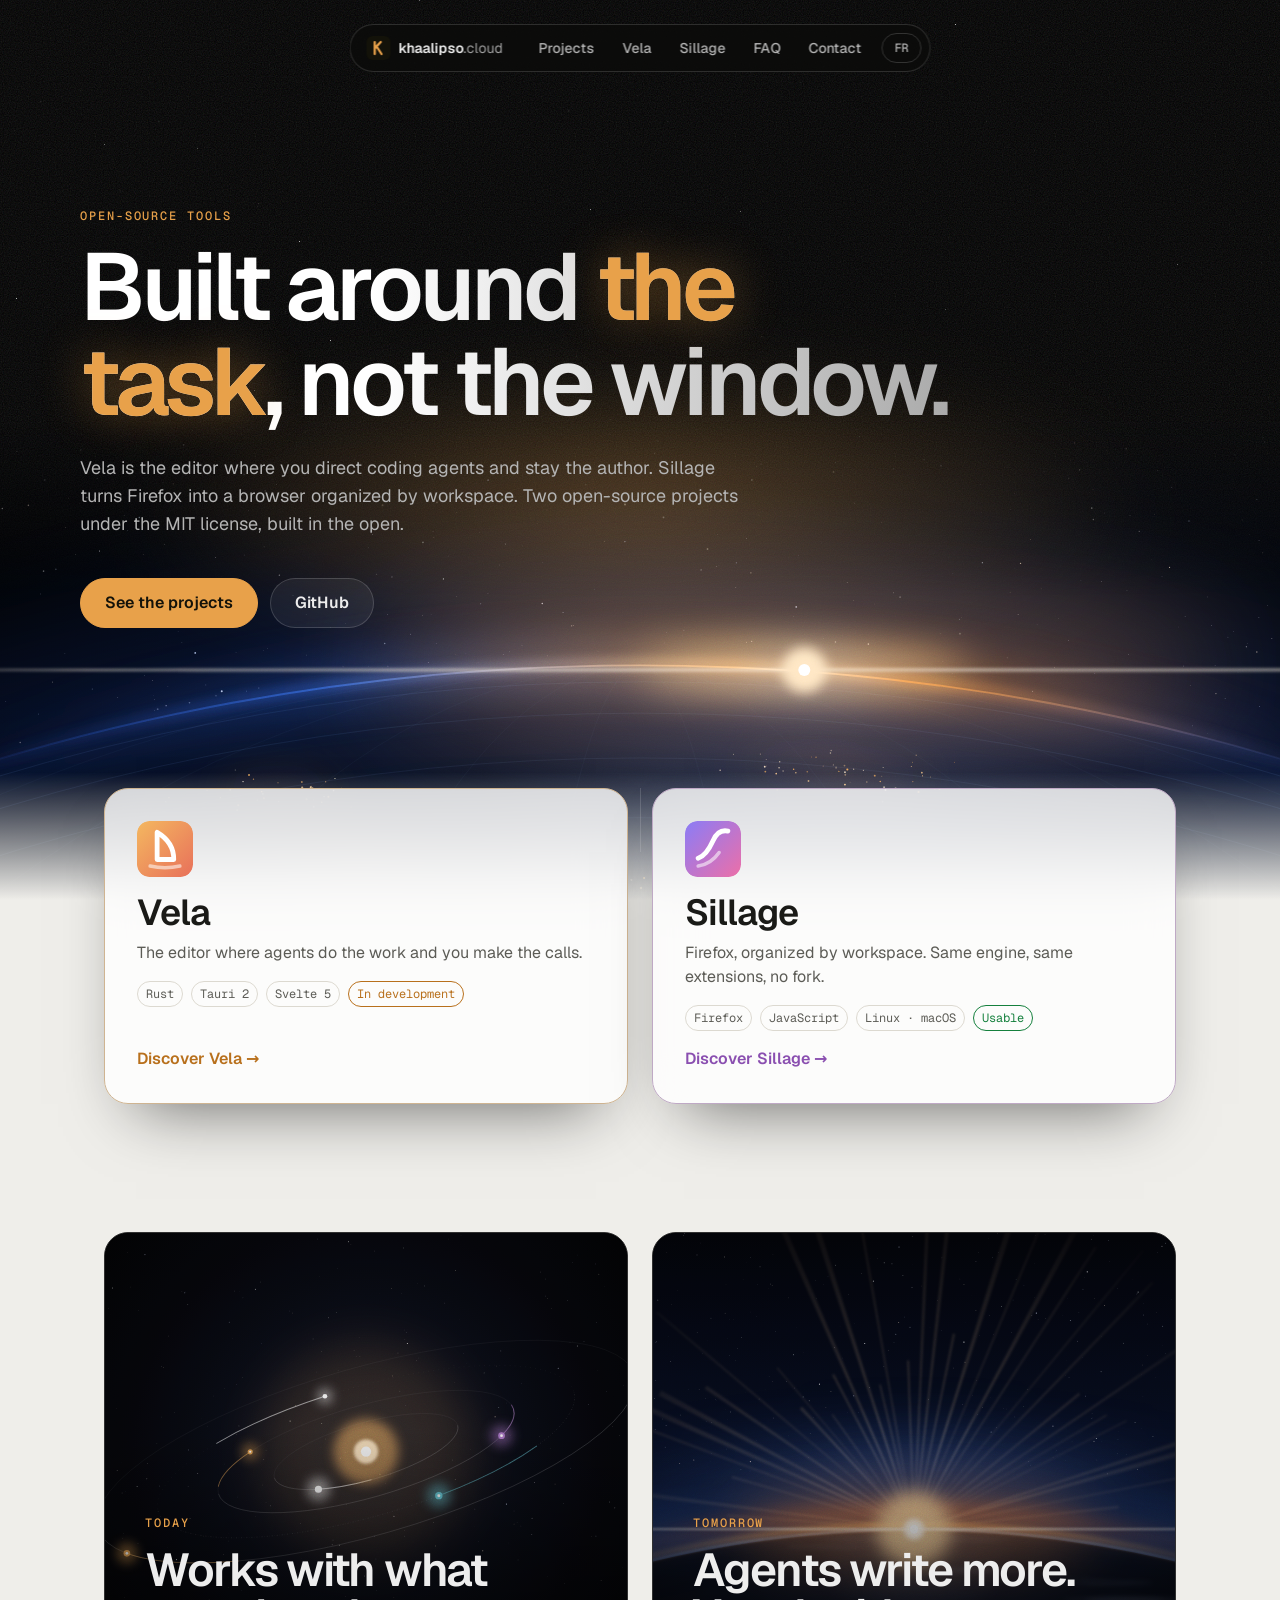
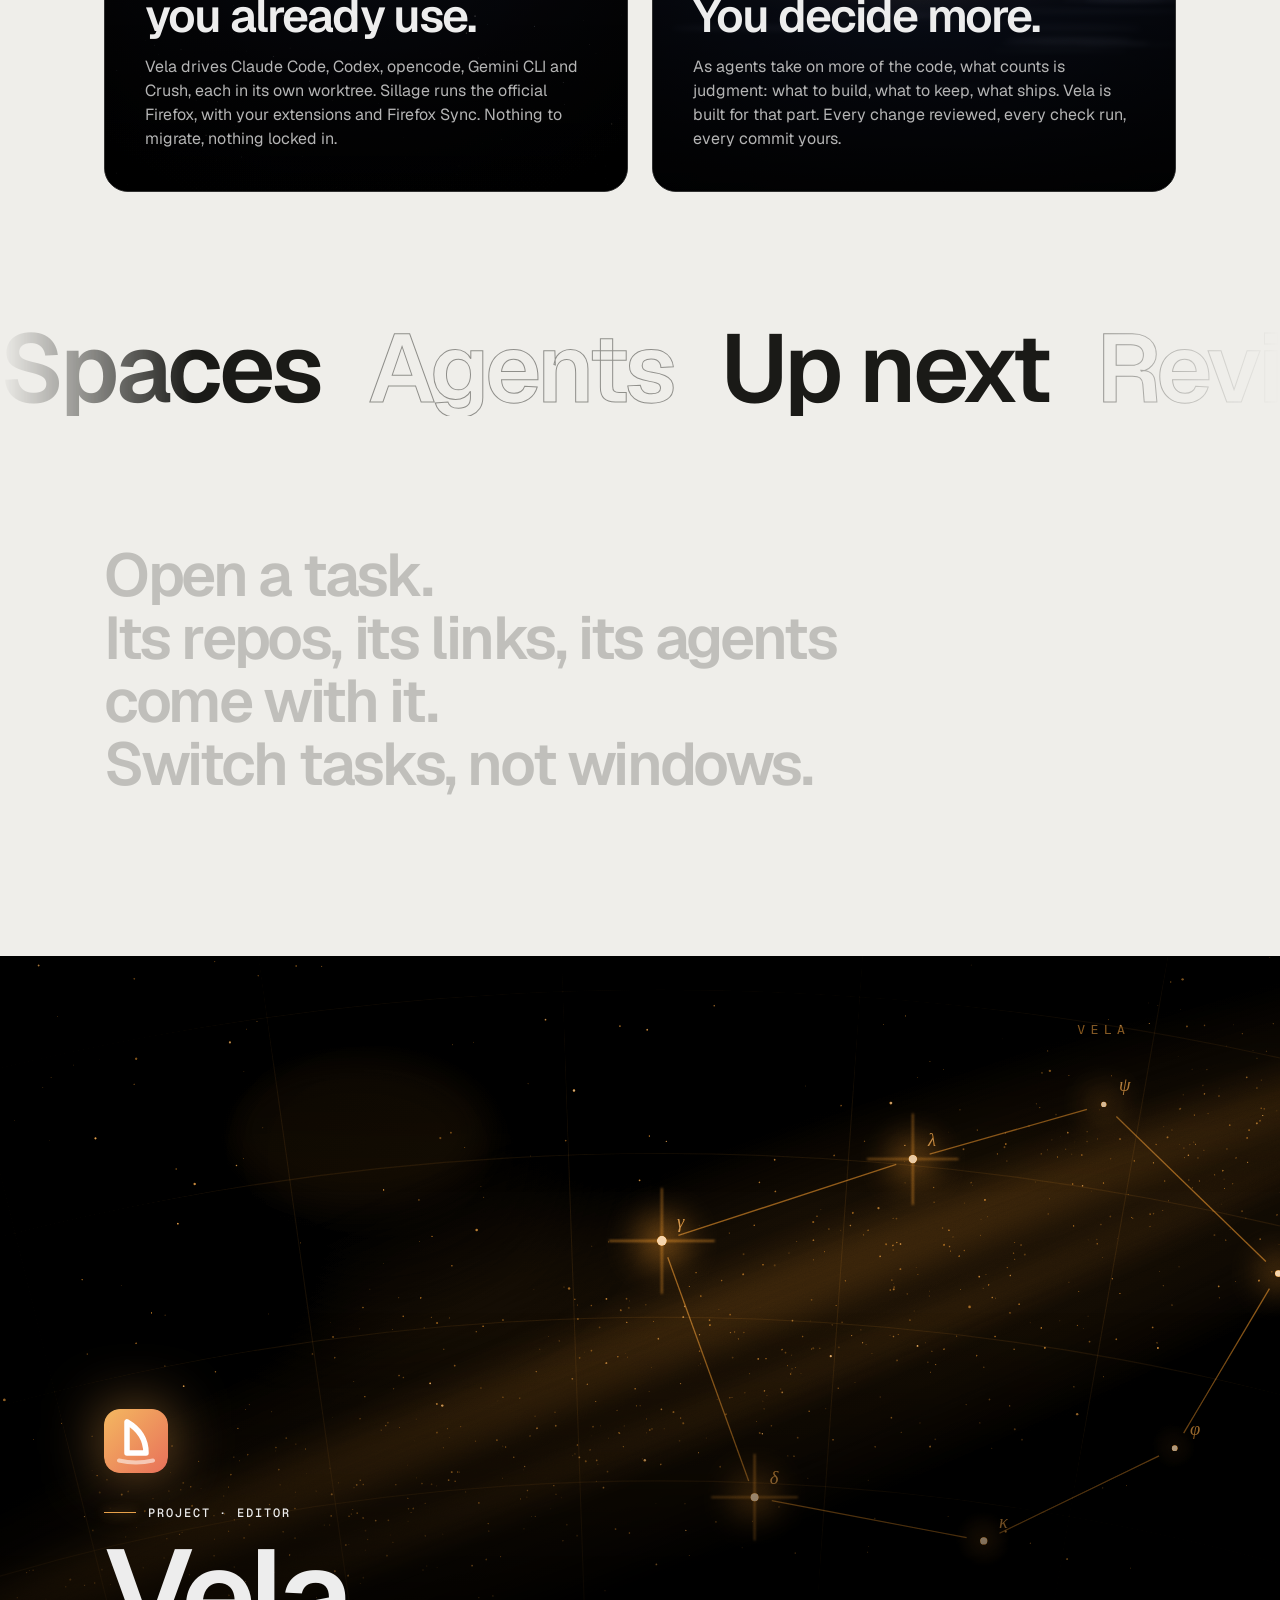
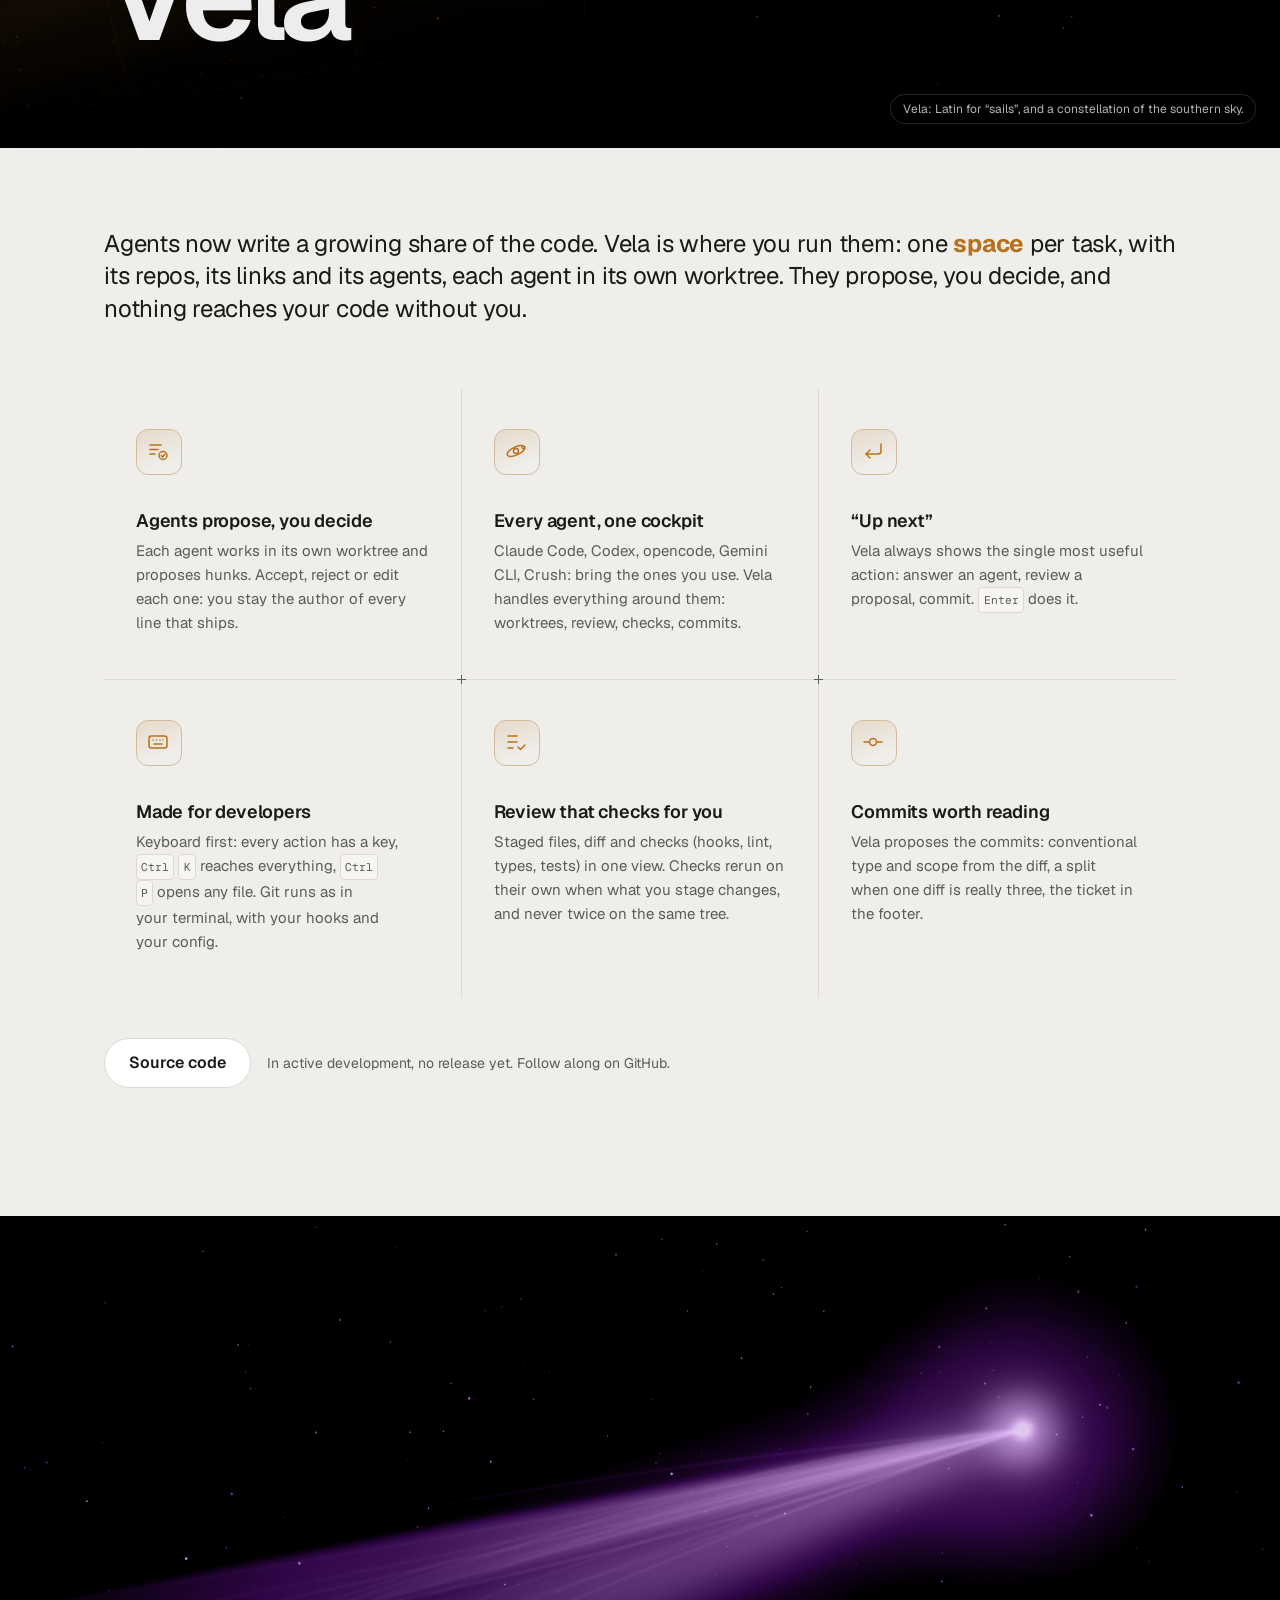
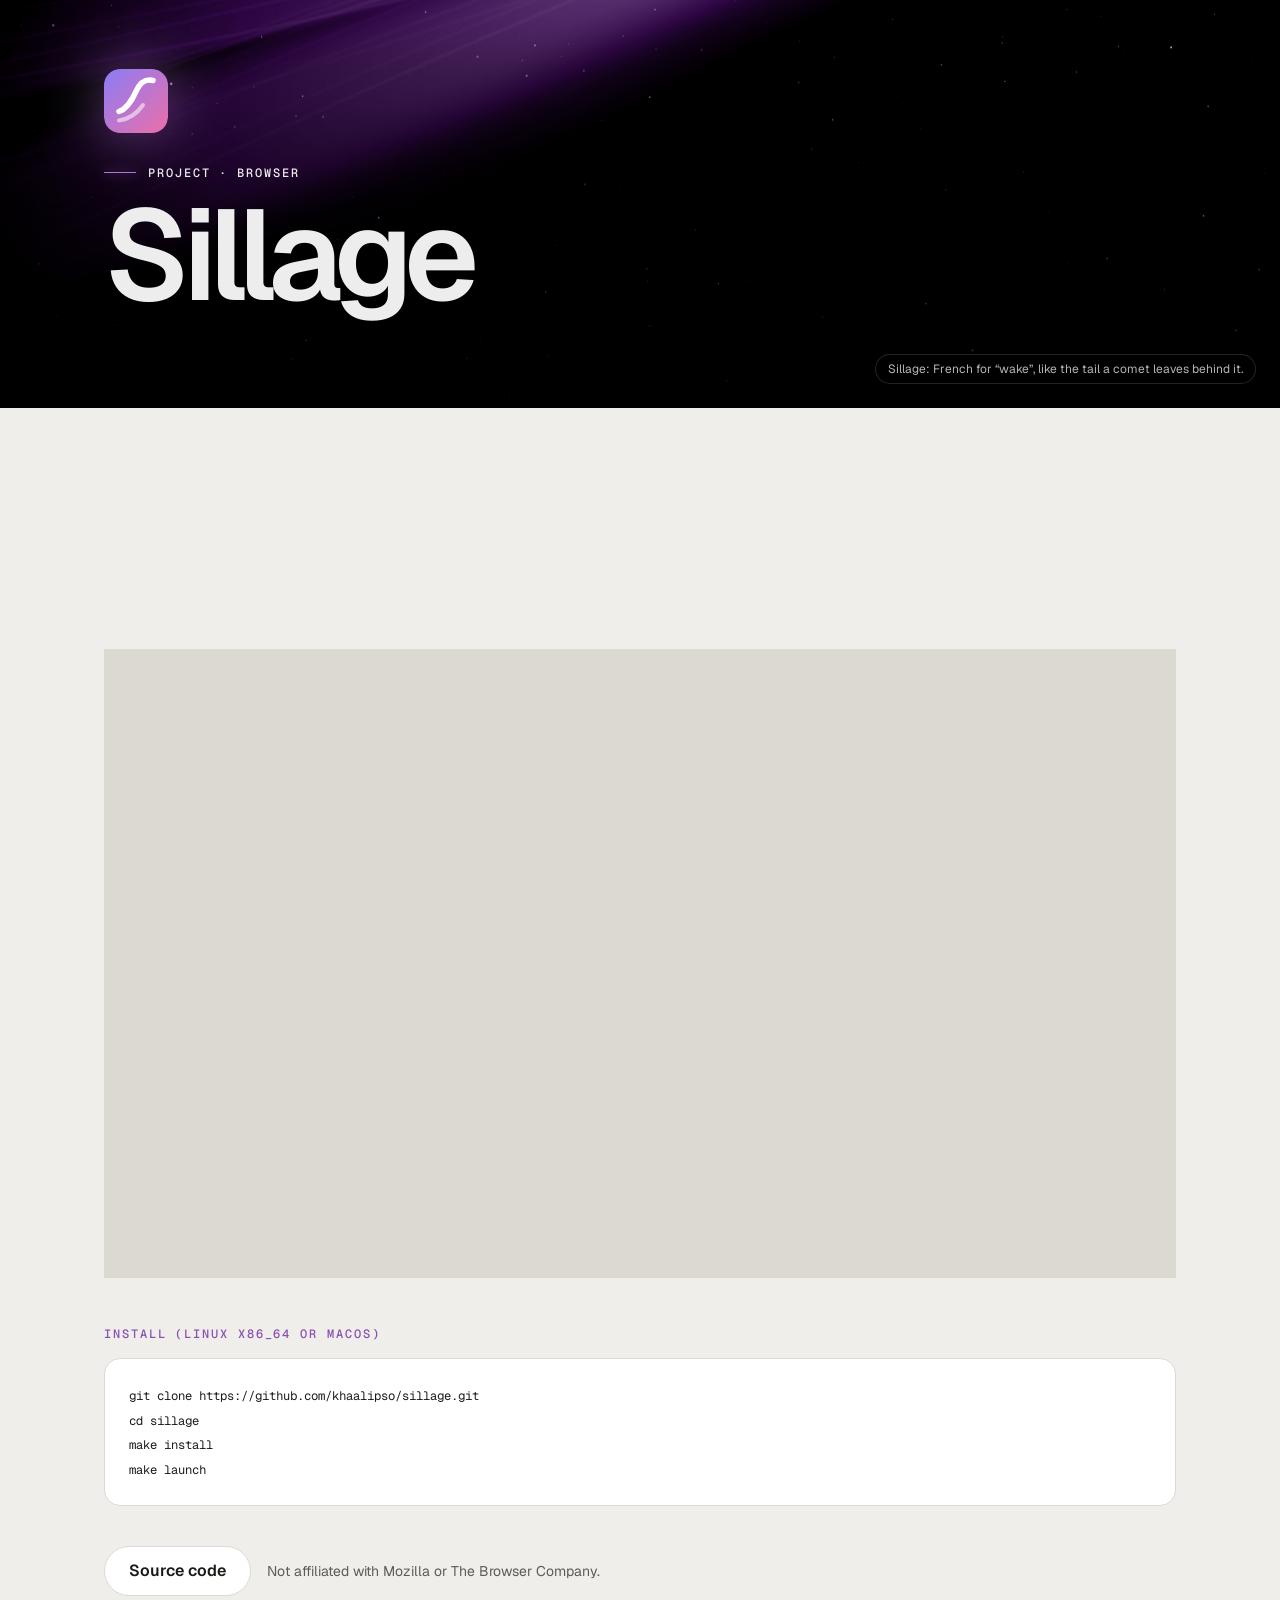
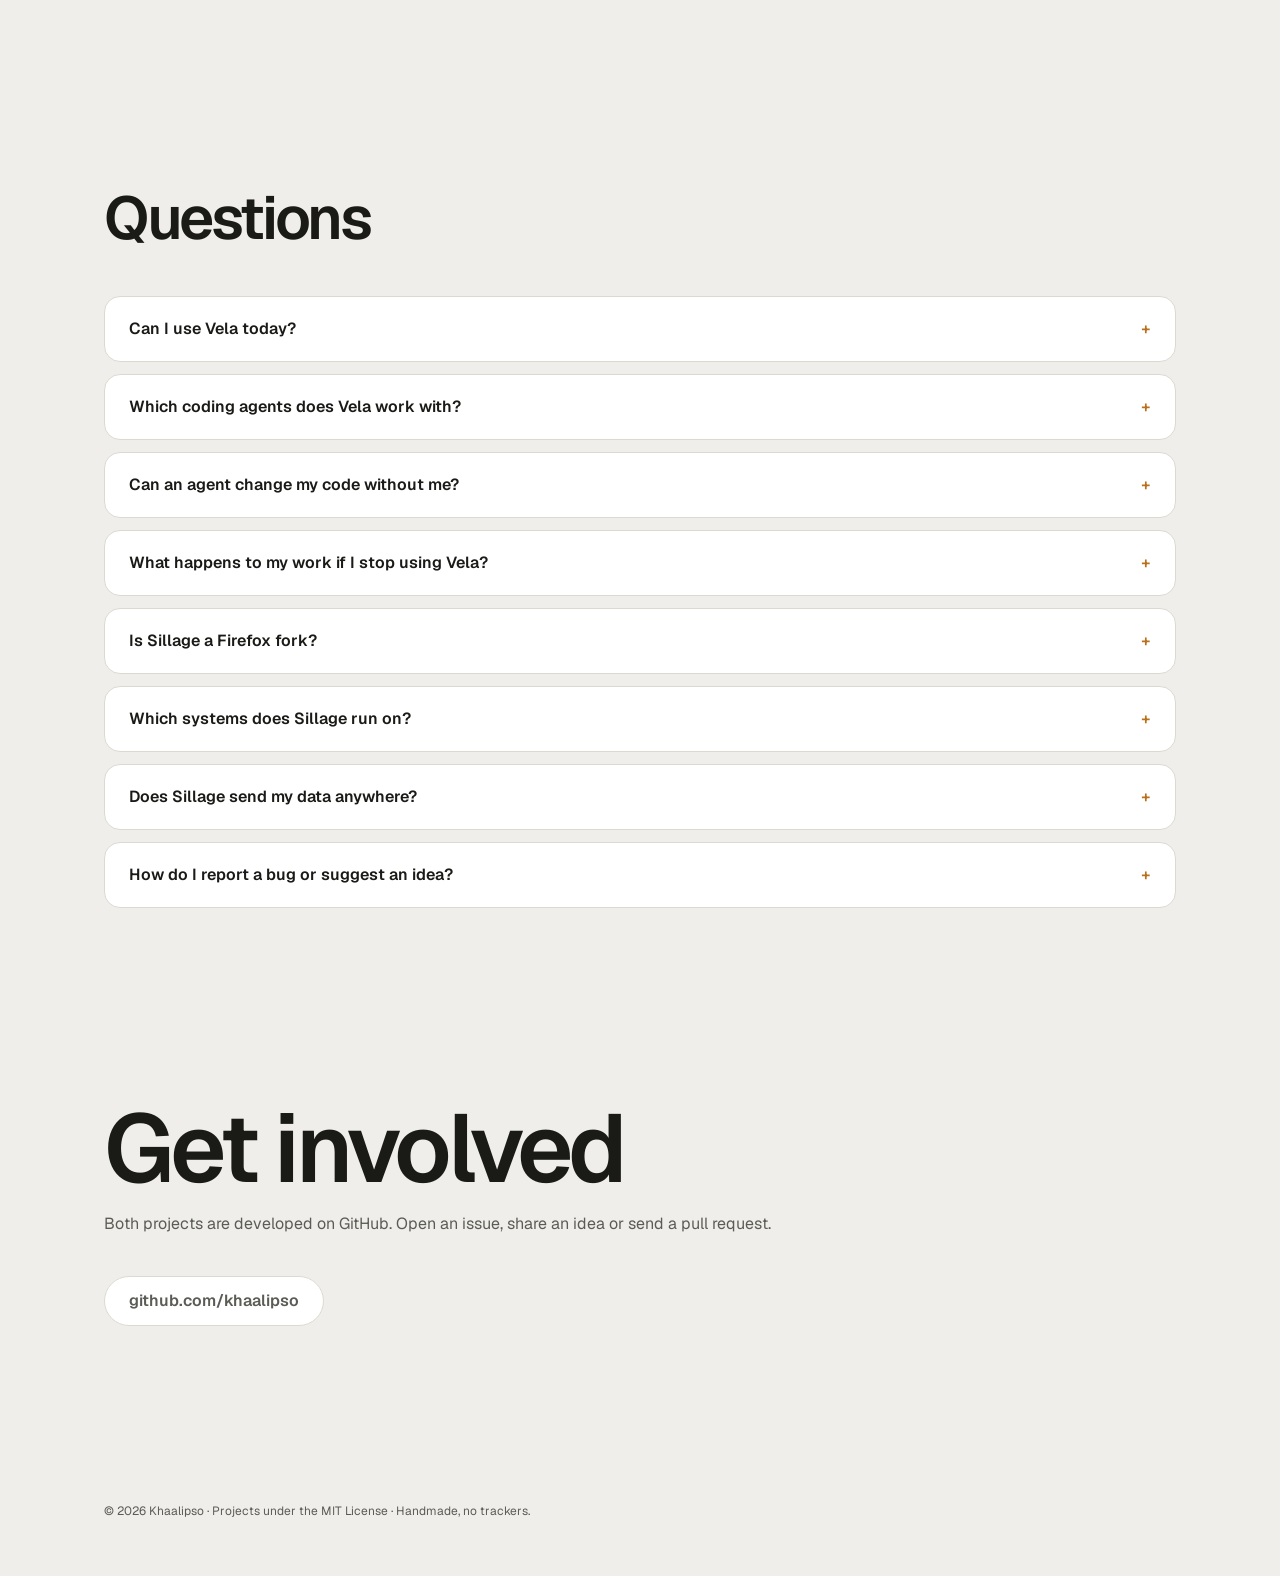
==== commit d0dd8fb2: "Retire le lien github.com/LouisSinan du pied de page (EN et FR) Co-authored-by: factory-droid[bot] <" ====
--- a/index.html
+++ b/index.html
@@ -365,7 +365,6 @@
       <p>Both projects are developed on GitHub. Open an issue, share an idea or send a pull request.</p>
       <p class="actions">
         <a class="btn" href="https://github.com/khaalipso">github.com/khaalipso</a>
-        <a class="btn" href="https://github.com/LouisSinan">github.com/LouisSinan</a>
       </p>
     </section>
   </main>
